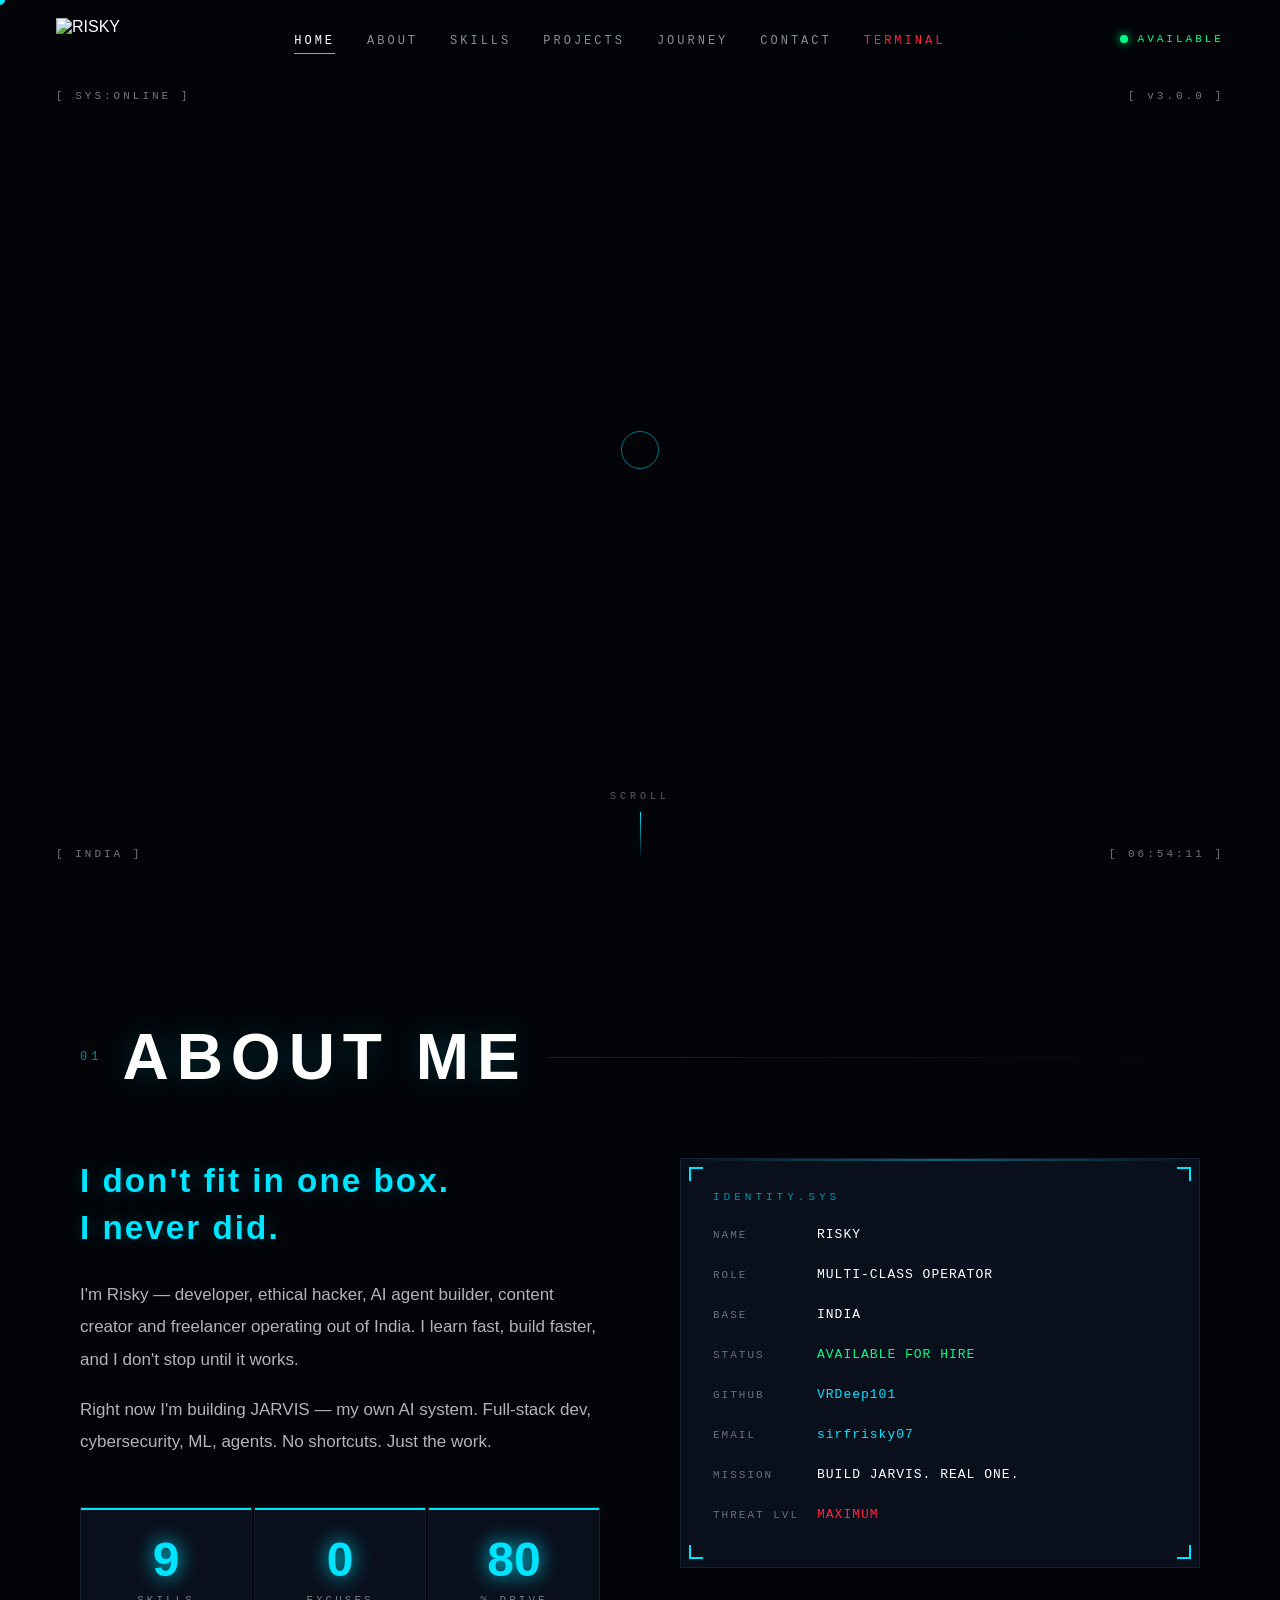
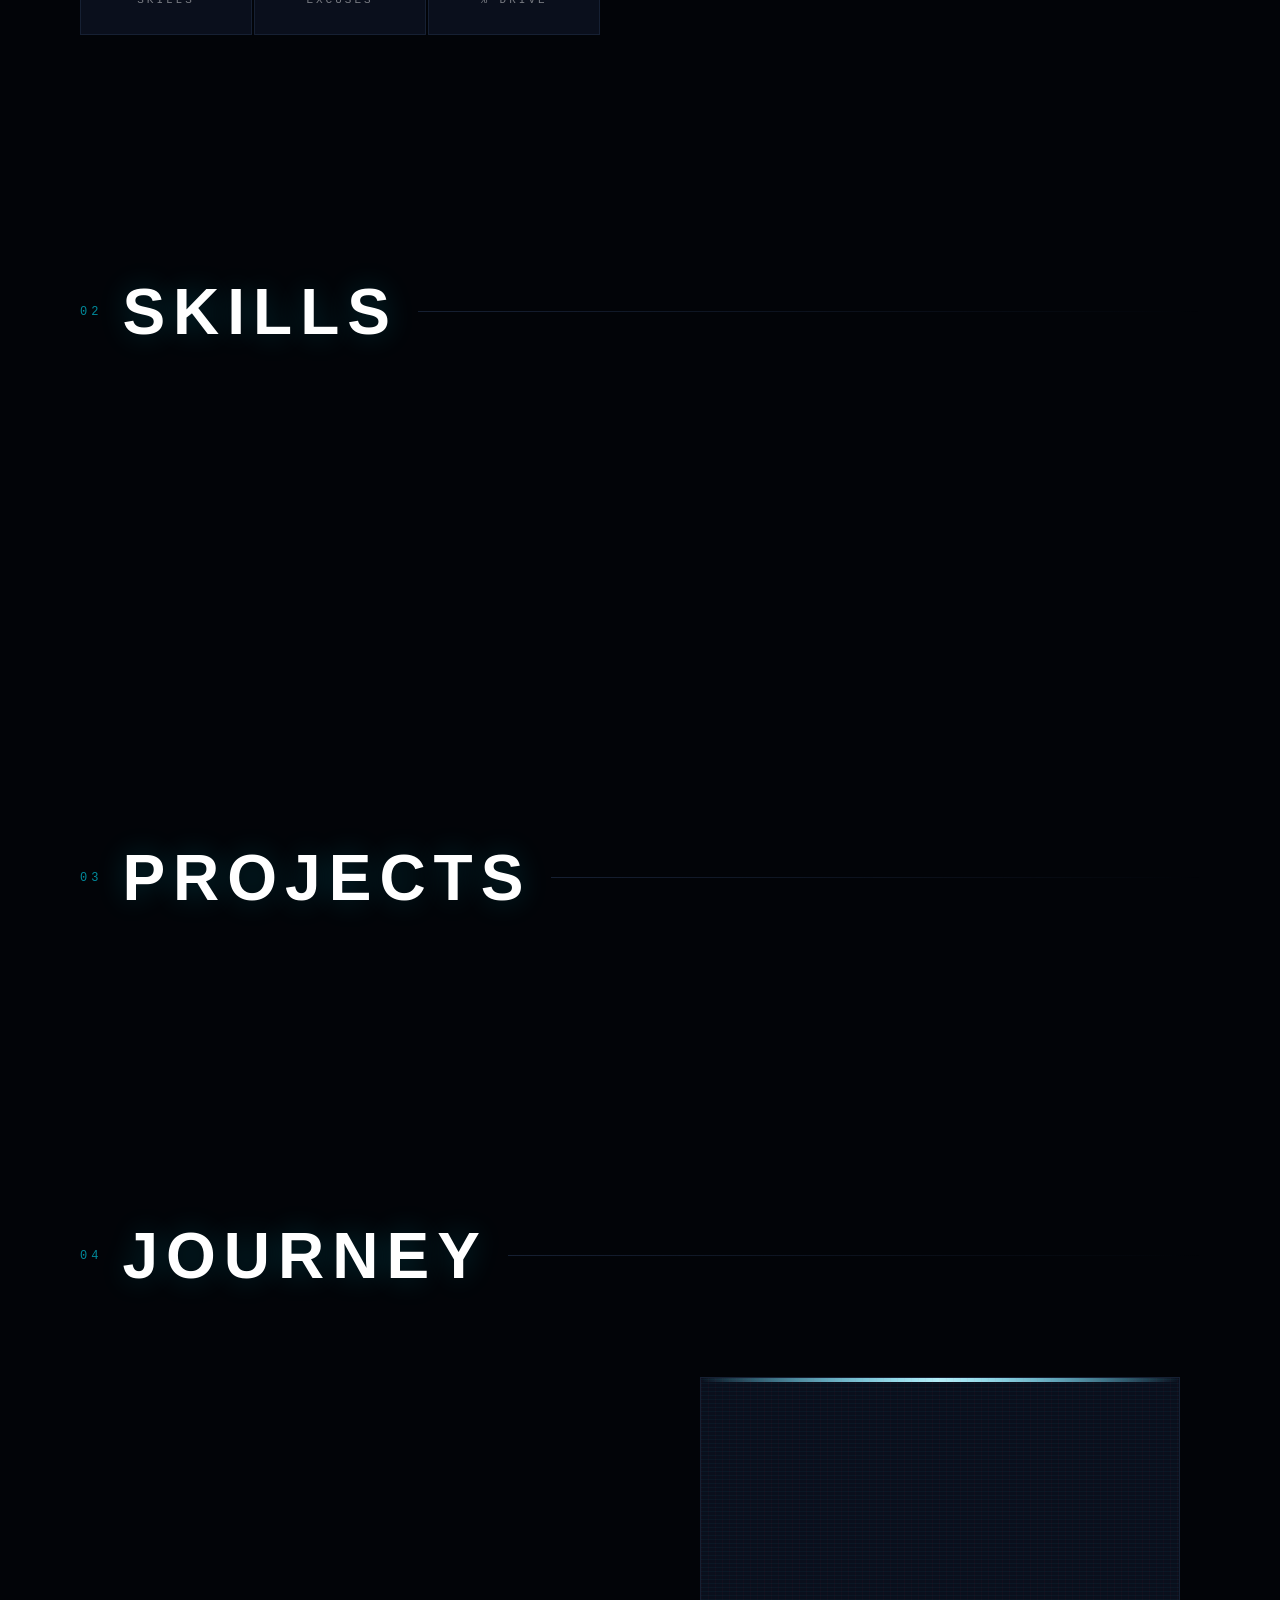
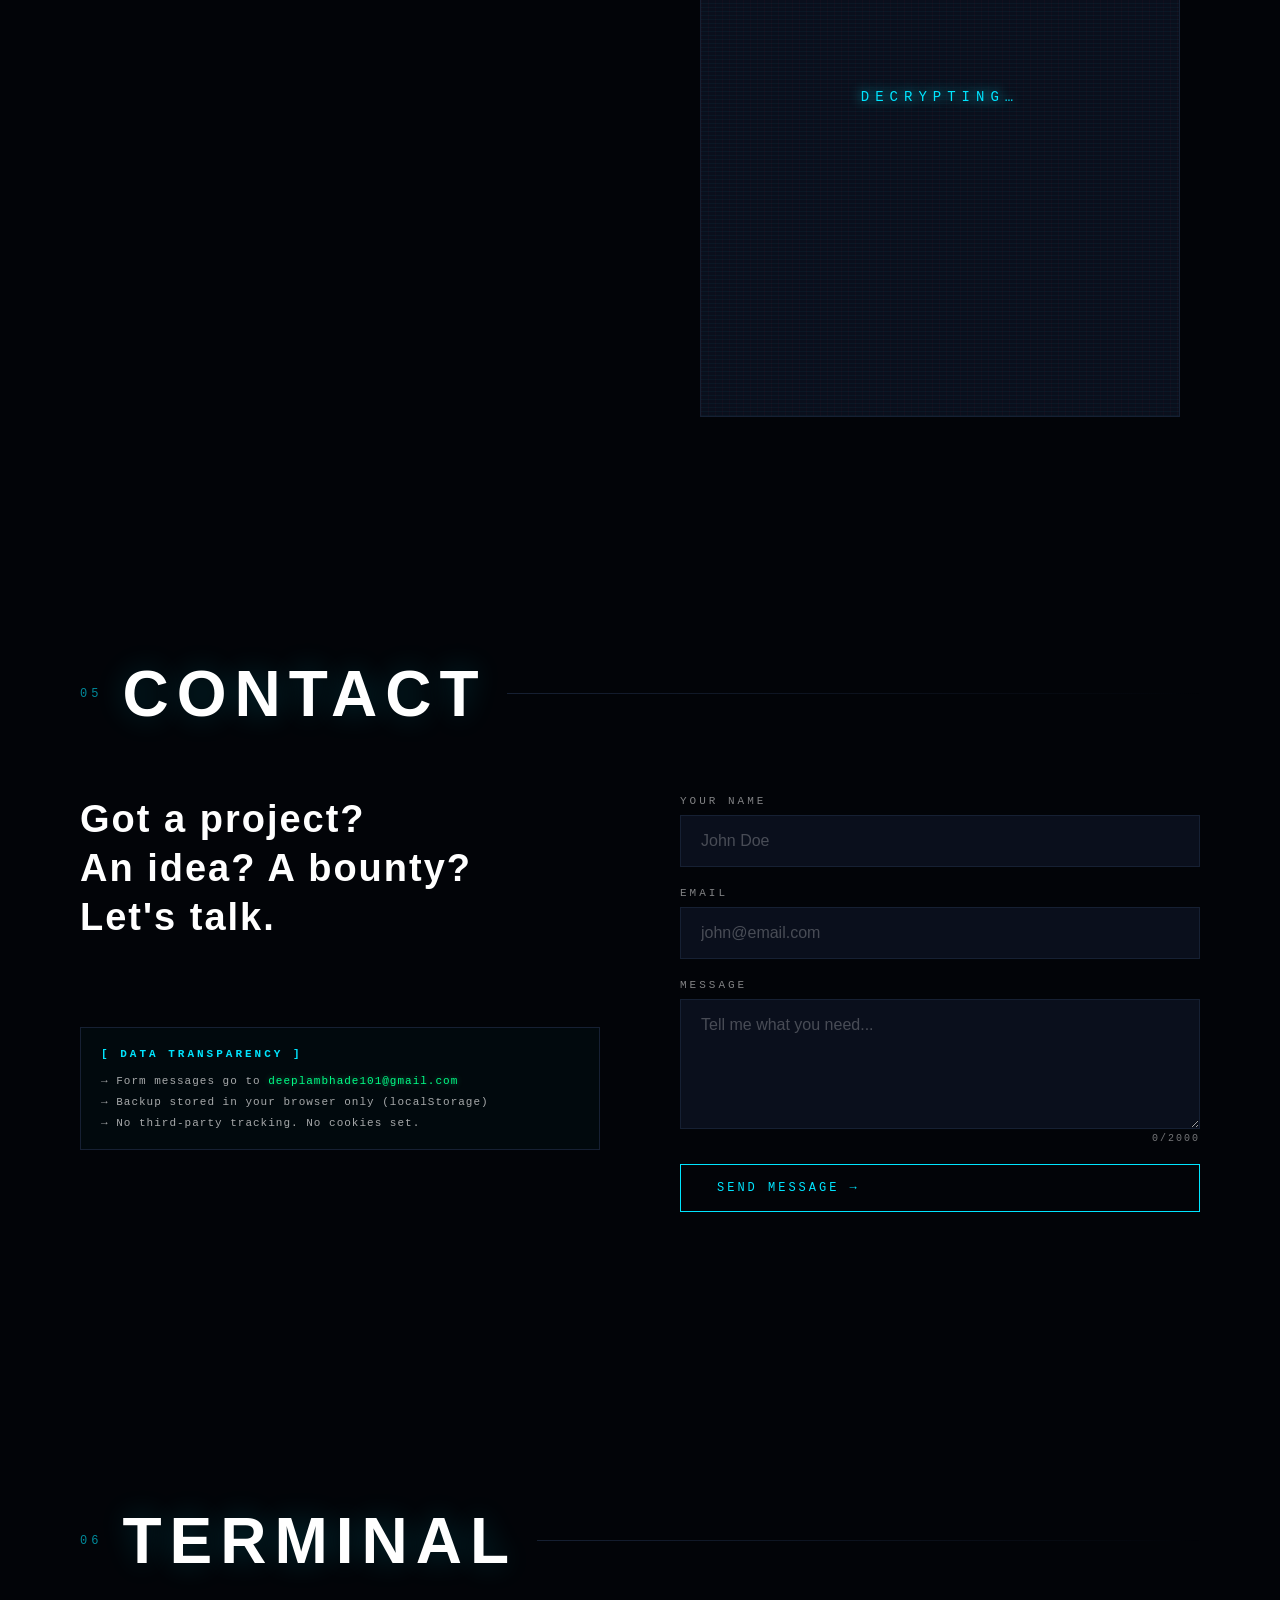
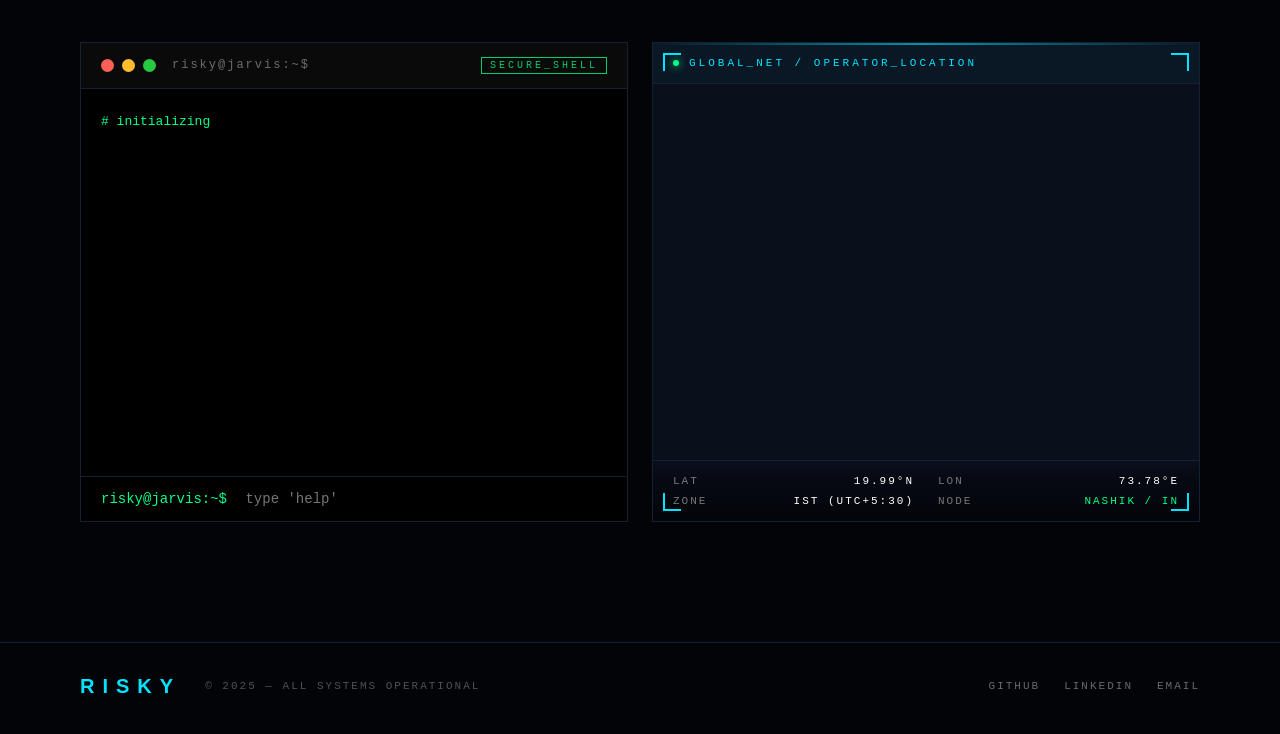
==== index.html @ c4c21275 "Files Uploaded" ====
<!DOCTYPE html>
<html lang="en">
<head>
<meta charset="UTF-8"/>
<meta name="viewport" content="width=device-width,initial-scale=1.0"/>
<meta name="description" content="RISKY — Ethical hacker, AI agent builder, full-stack developer. Building JARVIS. Available for hire."/>
<meta name="author" content="RISKY (Deep Lambhade)"/>
<meta name="theme-color" content="#020408"/>

<!-- ── SECURITY HEADERS (meta tag fallback when no server) ── -->
<meta http-equiv="X-Content-Type-Options" content="nosniff"/>
<meta http-equiv="X-Frame-Options" content="DENY"/>
<meta name="referrer" content="strict-origin-when-cross-origin"/>
<meta http-equiv="Permissions-Policy" content="geolocation=(), microphone=(), camera=()"/>
<meta http-equiv="Content-Security-Policy" content="
  default-src 'self';
  script-src 'self' 'unsafe-inline' https://cdnjs.cloudflare.com https://cdn.jsdelivr.net https://cdn.emailjs.com;
  style-src 'self' 'unsafe-inline' https://fonts.googleapis.com;
  img-src 'self' data: blob: https:;
  font-src 'self' https://fonts.gstatic.com;
  connect-src 'self' https://api.emailjs.com;
  media-src 'self' blob:;
  worker-src 'self' blob:;
  frame-ancestors 'none';
  base-uri 'self';
  form-action 'self';
"/>

<title>RISKY — Portfolio v3.0</title>
<link rel="icon" type="image/png" href="assets/risky-logo.png"/>
<link rel="preload" as="image" href="assets/risky-logo.png"/>

<link rel="preconnect" href="https://fonts.googleapis.com"/>
<link rel="preconnect" href="https://fonts.gstatic.com" crossorigin/>
<link href="https://fonts.googleapis.com/css2?family=Orbitron:wght@400;600;700;800;900&family=Share+Tech+Mono&family=Exo+2:wght@200;300;400;600;700&display=swap" rel="stylesheet"/>

<link rel="stylesheet" href="css/loader.css"/>
<link rel="stylesheet" href="css/style.css"/>
<link rel="stylesheet" href="css/animations.css"/>
<link rel="stylesheet" href="css/extras.css"/>
</head>
<body>

<!-- ════════════════════════════════════════════════════════════
     LOADING SCREEN (DNA + Sharingan + Cyber + Glitch)
     Removed by loader.js after GLB loads + min 3s
     ════════════════════════════════════════════════════════════ -->
<div id="bootLoader" class="boot-loader" aria-hidden="true">
  <canvas id="loaderCanvas"></canvas>

  <div class="loader-center">
    <!-- Sharingan-inspired tomoe ring -->
    <div class="loader-eye">
      <div class="eye-ring eye-ring-1"></div>
      <div class="eye-ring eye-ring-2"></div>
      <div class="eye-ring eye-ring-3"></div>
      <div class="tomoe tomoe-1"></div>
      <div class="tomoe tomoe-2"></div>
      <div class="tomoe tomoe-3"></div>
      <div class="eye-pupil"></div>
      <div class="eye-glow"></div>
    </div>

    <!-- Glitchy text -->
    <div class="loader-title" data-text="RISKY">RISKY</div>
    <div class="loader-sub">
      <span class="ls-bracket">[</span>
      <span class="ls-text" id="loaderStatus">INITIALIZING JARVIS CORE</span>
      <span class="ls-bracket">]</span>
    </div>

    <!-- Progress bar -->
    <div class="loader-bar-wrap">
      <div class="loader-bar" id="loaderBar"></div>
      <div class="loader-bar-glow"></div>
    </div>
    <div class="loader-pct" id="loaderPct">0%</div>

    <!-- Hex codes scrolling -->
    <div class="loader-codes">
      <div class="lc-row" id="lcRow1">0x4E:&nbsp;7F&nbsp;A2&nbsp;C3&nbsp;1E&nbsp;DE</div>
      <div class="lc-row" id="lcRow2">SCAN:&nbsp;PORT&nbsp;1337&nbsp;OPEN</div>
      <div class="lc-row" id="lcRow3">DNA:&nbsp;AGTC-CGAT-TAGC</div>
    </div>
  </div>

  <!-- Corner HUD elements -->
  <div class="loader-corner lc-tl">[ SYS:BOOT ]</div>
  <div class="loader-corner lc-tr">[ v3.0.0 ]</div>
  <div class="loader-corner lc-bl">[ KERNEL_OK ]</div>
  <div class="loader-corner lc-br">[ SECURE_LINK ]</div>

  <div class="loader-scanline"></div>
</div>

<!-- ════════════════════════════════════════════════════════════
     GLOBAL OVERLAYS
     ════════════════════════════════════════════════════════════ -->
<div class="cursor" id="cursor"></div>
<div class="cursor-ring" id="cursorRing"></div>
<canvas id="codeRainCanvas"></canvas>
<canvas id="particleCanvas"></canvas>
<div class="scanlines"></div>

<!-- ════════════════════════════════════════════════════════════
     NAVIGATION
     ════════════════════════════════════════════════════════════ -->
<nav id="navbar" aria-label="Primary">
  <div class="nav-logo"><img src="assets/risky-logo.png" alt="RISKY"/></div>
  <ul class="nav-links">
    <li><a href="#hero"     class="nav-link">HOME</a></li>
    <li><a href="#about"    class="nav-link">ABOUT</a></li>
    <li><a href="#skills"   class="nav-link">SKILLS</a></li>
    <li><a href="#projects" class="nav-link">PROJECTS</a></li>
    <li><a href="#timeline" class="nav-link">JOURNEY</a></li>
    <li><a href="#contact"  class="nav-link">CONTACT</a></li>
    <li><a href="#terminal" class="nav-link nav-hack">TERMINAL</a></li>
  </ul>
  <div class="nav-status">
    <span class="status-dot"></span>
    <span class="status-text">AVAILABLE</span>
  </div>
</nav>

<!-- ════════════════════════════════════════════════════════════
     HERO
     Layout: Car drifts in from right, ends drift left-center,
     spins on-spot. Hero content (logo, tags, CTAs) appears on
     RIGHT side of car (right-center column).
     ════════════════════════════════════════════════════════════ -->
<section id="hero">
  <canvas id="threeCanvas"></canvas>

  <!-- Hero content positioned RIGHT of car (right-center area) -->
  <div class="hero-content" id="heroContent">
    <img src="assets/risky-logo.png" alt="RISKY" class="hero-logo-img" id="heroLogoImg"/>
    <div class="hero-line"></div>
    <div class="hero-tags">
      <span class="hero-tag">ETHICAL HACKER</span>
      <span class="hero-sep">//</span>
      <span class="hero-tag">AI AGENT BUILDER</span>
      <span class="hero-sep">//</span>
      <span class="hero-tag">FULL STACK DEV</span>
    </div>
    <div class="hero-cta">
      <a href="#projects" class="btn-primary">VIEW WORK <span>→</span></a>
      <a href="#contact"  class="btn-ghost">CONTACT</a>
    </div>
  </div>

  <div class="hero-hud hud-tl">[ SYS:ONLINE ]</div>
  <div class="hero-hud hud-tr">[ v3.0.0 ]</div>
  <div class="hero-hud hud-bl">[ INDIA ]</div>
  <div class="hero-hud hud-br" id="clock">[ 00:00:00 ]</div>

  <div class="scroll-hint"><span>SCROLL</span><div class="scroll-line"></div></div>
</section>

<!-- ════════════════════════════════════════════════════════════
     ABOUT
     ════════════════════════════════════════════════════════════ -->
<section id="about" class="section reveal-section">
  <div class="sec-header">
    <span class="sec-num">01</span>
    <h2 class="sec-title">ABOUT ME</h2>
    <div class="sec-rule"></div>
  </div>
  <div class="about-grid">
    <div>
      <p class="about-lead">I don't fit in one box.<br/>I never did.</p>
      <p class="about-body">I'm Risky — developer, ethical hacker, AI agent builder, content creator and freelancer operating out of India. I learn fast, build faster, and I don't stop until it works.</p>
      <p class="about-body">Right now I'm building JARVIS — my own AI system. Full-stack dev, cybersecurity, ML, agents. No shortcuts. Just the work.</p>
      <div class="about-stats">
        <div class="stat"><div class="stat-n" data-count="9">0</div><div class="stat-l">SKILLS</div></div>
        <div class="stat"><div class="stat-n" data-count="0">0</div><div class="stat-l">EXCUSES</div></div>
        <div class="stat"><div class="stat-n" data-count="100">0</div><div class="stat-l">% DRIVE</div></div>
      </div>
    </div>
    <div>
      <div class="hud-box">
        <div class="hud-c hud-c-tl"></div><div class="hud-c hud-c-tr"></div>
        <div class="hud-c hud-c-bl"></div><div class="hud-c hud-c-br"></div>
        <div class="hud-title">IDENTITY.SYS</div>
        <div class="hud-rows">
          <div class="hud-row"><span class="hk">NAME</span><span class="hv">RISKY</span></div>
          <div class="hud-row"><span class="hk">ROLE</span><span class="hv">MULTI-CLASS OPERATOR</span></div>
          <div class="hud-row"><span class="hk">BASE</span><span class="hv">INDIA</span></div>
          <div class="hud-row"><span class="hk">STATUS</span><span class="hv hv-green">AVAILABLE FOR HIRE</span></div>
          <div class="hud-row"><span class="hk">GITHUB</span><span class="hv"><a href="https://github.com/VRDeep101" target="_blank" rel="noopener noreferrer">VRDeep101</a></span></div>
          <div class="hud-row"><span class="hk">EMAIL</span><span class="hv"><a href="mailto:sirfrisky07@gmail.com">sirfrisky07</a></span></div>
          <div class="hud-row"><span class="hk">MISSION</span><span class="hv">BUILD JARVIS. REAL ONE.</span></div>
          <div class="hud-row"><span class="hk">THREAT LVL</span><span class="hv hv-red">MAXIMUM</span></div>
        </div>
        <div class="hud-scan"></div>
      </div>
    </div>
  </div>
</section>

<!-- ════════════════════════════════════════════════════════════
     SKILLS
     ════════════════════════════════════════════════════════════ -->
<section id="skills" class="section reveal-section">
  <div class="sec-header">
    <span class="sec-num">02</span>
    <h2 class="sec-title">SKILLS</h2>
    <div class="sec-rule"></div>
  </div>
  <div class="skills-tabs" id="skillsTabs"></div>
  <div class="skills-panel" id="skillsPanel"></div>
</section>

<!-- ════════════════════════════════════════════════════════════
     PROJECTS
     ════════════════════════════════════════════════════════════ -->
<section id="projects" class="section reveal-section">
  <div class="sec-header">
    <span class="sec-num">03</span>
    <h2 class="sec-title">PROJECTS</h2>
    <div class="sec-rule"></div>
  </div>
  <div class="projects-grid" id="projectsGrid"></div>
</section>

<!-- ════════════════════════════════════════════════════════════
     TIMELINE / JOURNEY (with profile photo)
     ════════════════════════════════════════════════════════════ -->
<section id="timeline" class="section reveal-section">
  <div class="sec-header">
    <span class="sec-num">04</span>
    <h2 class="sec-title">JOURNEY</h2>
    <div class="sec-rule"></div>
  </div>
  <div class="journey-grid">
    <div class="timeline" id="timelineList"></div>
    <div class="journey-photo">
      <div class="photo-frame" id="photoFrame">
        <div class="ph-c ph-c-tl"></div><div class="ph-c ph-c-tr"></div>
        <div class="ph-c ph-c-bl"></div><div class="ph-c ph-c-br"></div>
        <div class="photo-glow"></div>
        <div class="photo-scan"></div>

        <!-- Glitch overlay shown during scroll-into-view -->
        <div class="photo-glitch" id="photoGlitch">
          <div class="pg-bar pg-bar-1"></div>
          <div class="pg-bar pg-bar-2"></div>
          <div class="pg-bar pg-bar-3"></div>
          <div class="pg-noise"></div>
          <div class="pg-text">DECRYPTING…</div>
        </div>

        <img src="assets/Deep.jpeg" alt="Deep aka Risky" class="photo-img" id="photoImg" onerror="this.parentElement.querySelector('.photo-fallback').style.display='flex';this.style.display='none'"/>
        <div class="photo-fallback">
          <div class="pf-icon">📷</div>
          <div class="pf-text">DEEP.JPEG</div>
          <div class="pf-sub">Drop your photo in /assets/ folder</div>
        </div>
        <div class="photo-label">
          <span class="pl-name">DEEP</span>
          <span class="pl-role">A.K.A. RISKY</span>
        </div>
      </div>
    </div>
  </div>
</section>

<!-- ════════════════════════════════════════════════════════════
     CONTACT — secure form (honeypot + rate limit + EmailJS)
     ════════════════════════════════════════════════════════════ -->
<section id="contact" class="section reveal-section">
  <div class="sec-header">
    <span class="sec-num">05</span>
    <h2 class="sec-title">CONTACT</h2>
    <div class="sec-rule"></div>
  </div>
  <div class="contact-grid">
    <div>
      <p class="contact-lead">Got a project?<br/>An idea? A bounty?<br/>Let's talk.</p>
      <div class="contact-links" id="contactLinks"></div>

      <!-- Tells user where their data goes (transparency) -->
      <div class="data-info" id="dataInfo">
        <div class="di-head">[ DATA TRANSPARENCY ]</div>
        <div class="di-line">→ Form messages go to <span class="di-mail">deeplambhade101@gmail.com</span></div>
        <div class="di-line">→ Backup stored in your browser only (localStorage)</div>
        <div class="di-line">→ No third-party tracking. No cookies set.</div>
      </div>
    </div>

    <form class="contact-form" id="contactForm" autocomplete="off" novalidate>
      <!-- Honeypot field (hidden from real users, bots fill it) -->
      <div class="honeypot" aria-hidden="true">
        <label>Don't fill this in: <input type="text" name="website" tabindex="-1" autocomplete="off"/></label>
      </div>

      <div class="form-row">
        <label class="form-lbl" for="cf-name">YOUR NAME</label>
        <input type="text" id="cf-name" name="name" class="form-inp" placeholder="John Doe" required maxlength="80" pattern="[A-Za-z\s\-\.]{2,80}"/>
      </div>
      <div class="form-row">
        <label class="form-lbl" for="cf-email">EMAIL</label>
        <input type="email" id="cf-email" name="email" class="form-inp" placeholder="john@email.com" required maxlength="120"/>
      </div>
      <div class="form-row">
        <label class="form-lbl" for="cf-msg">MESSAGE</label>
        <textarea id="cf-msg" name="message" class="form-inp form-ta" placeholder="Tell me what you need..." required maxlength="2000"></textarea>
        <div class="form-counter"><span id="msgCount">0</span>/2000</div>
      </div>

      <button type="submit" class="btn-primary" id="cfSubmit">SEND MESSAGE <span>→</span></button>

      <div class="form-status" id="formStatus" aria-live="polite"></div>
    </form>
  </div>
</section>

<!-- ════════════════════════════════════════════════════════════
     TERMINAL + HOLOGRAPHIC EARTH
     Side-by-side layout. Earth occupies the right space.
     ════════════════════════════════════════════════════════════ -->
<section id="terminal" class="section reveal-section">
  <div class="sec-header">
    <span class="sec-num">06</span>
    <h2 class="sec-title">TERMINAL</h2>
    <div class="sec-rule"></div>
  </div>

  <div class="term-layout">
    <!-- Left: terminal -->
    <div class="term-box">
      <div class="term-bar">
        <span class="td td-r"></span><span class="td td-y"></span><span class="td td-g"></span>
        <span class="term-title">risky@jarvis:~$</span>
        <span class="term-tag">SECURE_SHELL</span>
      </div>
      <div class="term-out" id="termOut"></div>
      <div class="term-in-row">
        <span class="term-prompt">risky@jarvis:~$&nbsp;</span>
        <input type="text" class="term-in" id="termIn" placeholder="type 'help'" autocomplete="off" spellcheck="false" maxlength="60"/>
      </div>
    </div>

    <!-- Right: holographic earth -->
    <div class="earth-box">
      <div class="earth-corners">
        <span class="ec ec-tl"></span><span class="ec ec-tr"></span>
        <span class="ec ec-bl"></span><span class="ec ec-br"></span>
      </div>
      <div class="earth-title">
        <span class="et-dot"></span> GLOBAL_NET / OPERATOR_LOCATION
      </div>
      <canvas id="earthCanvas"></canvas>
      <div class="earth-info">
        <div class="ei-row"><span class="ei-k">LAT</span><span class="ei-v">19.99°N</span></div>
        <div class="ei-row"><span class="ei-k">LON</span><span class="ei-v">73.78°E</span></div>
        <div class="ei-row"><span class="ei-k">ZONE</span><span class="ei-v">IST (UTC+5:30)</span></div>
        <div class="ei-row"><span class="ei-k">NODE</span><span class="ei-v hv-green">NASHIK / IN</span></div>
      </div>
      <div class="earth-scan"></div>
    </div>
  </div>
</section>

<!-- ════════════════════════════════════════════════════════════
     FOOTER
     ════════════════════════════════════════════════════════════ -->
<footer>
  <div class="foot-l">
    <span class="foot-logo">RISKY</span>
    <span class="foot-copy">© 2025 — ALL SYSTEMS OPERATIONAL</span>
  </div>
  <div class="foot-r">
    <a href="https://github.com/VRDeep101" target="_blank" rel="noopener noreferrer" class="foot-link">GITHUB</a>
    <a href="https://www.linkedin.com/in/risky07" target="_blank" rel="noopener noreferrer" class="foot-link">LINKEDIN</a>
    <a href="mailto:sirfrisky07@gmail.com" class="foot-link">EMAIL</a>
  </div>
</footer>

<!-- ════════════════════════════════════════════════════════════
     SCRIPTS — order matters!
     1. Three.js + GSAP libs
     2. Security helpers
     3. Portfolio data
     4. Loader (boots first)
     5. Three scene (car) + holographic earth
     6. Terminal + scroll animations + contact + main
     ════════════════════════════════════════════════════════════ -->
<script src="https://cdnjs.cloudflare.com/ajax/libs/three.js/r128/three.min.js"></script>
<script src="https://cdn.jsdelivr.net/npm/three@0.128.0/examples/js/loaders/GLTFLoader.js"></script>
<script src="https://cdn.jsdelivr.net/npm/three@0.128.0/examples/js/loaders/DRACOLoader.js"></script>
<script src="https://cdnjs.cloudflare.com/ajax/libs/gsap/3.12.5/gsap.min.js"></script>
<script src="https://cdnjs.cloudflare.com/ajax/libs/gsap/3.12.5/ScrollTrigger.min.js"></script>
<script src="https://cdn.jsdelivr.net/npm/@emailjs/browser@4/dist/email.min.js"></script>

<script src="js/security.js"></script>
<script src="data/data.js"></script>
<script src="js/loader.js"></script>
<script src="js/three-scene.js"></script>
<script src="js/holographic-earth.js"></script>
<script src="js/terminal.js"></script>
<script src="js/scroll-animations.js"></script>
<script src="js/contact.js"></script>
<script src="js/main.js"></script>
</body>
</html>
---- css/loader.css ----
/* ============================================================
   loader.css — Boot loader (Sharingan + DNA + Cyber + Glitch)
   Plays for ~3s while GLB preloads. Removed by loader.js.
   ============================================================ */

.boot-loader {
  position: fixed;
  inset: 0;
  z-index: 99999;
  background: #020408;
  display: flex;
  align-items: center;
  justify-content: center;
  overflow: hidden;
  transition: opacity .8s cubic-bezier(.4,0,.2,1), transform .8s cubic-bezier(.4,0,.2,1);
}
.boot-loader.fade-out {
  opacity: 0;
  pointer-events: none;
  transform: scale(1.04);
}

/* DNA / cyber background canvas */
#loaderCanvas {
  position: absolute;
  inset: 0;
  width: 100%;
  height: 100%;
  z-index: 1;
}

/* ── CENTER STACK ────────────────────────────────────────── */
.loader-center {
  position: relative;
  z-index: 5;
  display: flex;
  flex-direction: column;
  align-items: center;
  gap: 20px;
}

/* ── SHARINGAN-INSPIRED EYE ──────────────────────────────── */
.loader-eye {
  position: relative;
  width: 160px;
  height: 160px;
  margin-bottom: 12px;
}
.eye-ring {
  position: absolute;
  inset: 0;
  border-radius: 50%;
  border: 1.5px solid rgba(255, 34, 68, 0.5);
}
.eye-ring-1 {
  box-shadow: inset 0 0 24px rgba(255, 34, 68, 0.5),
              0 0 24px rgba(255, 34, 68, 0.3);
  animation: eyeRotate 6s linear infinite;
}
.eye-ring-2 {
  inset: 18px;
  border-style: dashed;
  border-color: rgba(0, 229, 255, 0.6);
  animation: eyeRotate 4s linear infinite reverse;
}
.eye-ring-3 {
  inset: 38px;
  border-color: rgba(255, 34, 68, 0.7);
  border-width: 2px;
  animation: eyeRotate 8s linear infinite;
}
@keyframes eyeRotate {
  from { transform: rotate(0deg); }
  to   { transform: rotate(360deg); }
}

/* Tomoe (the comma marks) */
.tomoe {
  position: absolute;
  width: 14px;
  height: 14px;
  background: #ff2244;
  border-radius: 50%;
  box-shadow: 0 0 12px #ff2244;
  top: 50%;
  left: 50%;
  transform-origin: 0 60px;
}
.tomoe::after {
  content: '';
  position: absolute;
  width: 8px;
  height: 22px;
  background: linear-gradient(to bottom, #ff2244, transparent);
  top: 8px;
  left: 3px;
  border-radius: 0 0 50% 50%;
}
.tomoe-1 { animation: tomoeSpin 3s linear infinite; transform: rotate(0deg) translate(-50%, -50%); }
.tomoe-2 { animation: tomoeSpin 3s linear infinite; animation-delay: -1s; }
.tomoe-3 { animation: tomoeSpin 3s linear infinite; animation-delay: -2s; }
@keyframes tomoeSpin {
  from { transform: translate(-50%, -50%) rotate(0deg) translateY(-60px); }
  to   { transform: translate(-50%, -50%) rotate(360deg) translateY(-60px); }
}

.eye-pupil {
  position: absolute;
  top: 50%; left: 50%;
  width: 30px; height: 30px;
  background: radial-gradient(circle, #ff2244 0%, #800011 60%, #200005 100%);
  border-radius: 50%;
  transform: translate(-50%, -50%);
  box-shadow: 0 0 20px #ff2244, inset 0 0 12px rgba(0,0,0,.8);
  animation: pupilPulse 1.2s ease-in-out infinite;
}
@keyframes pupilPulse {
  0%, 100% { transform: translate(-50%, -50%) scale(1); }
  50%      { transform: translate(-50%, -50%) scale(1.15); }
}

.eye-glow {
  position: absolute;
  inset: -20px;
  border-radius: 50%;
  background: radial-gradient(circle, rgba(255,34,68,.25) 0%, transparent 60%);
  animation: pupilPulse 1.5s ease-in-out infinite;
}

/* ── GLITCH TITLE ────────────────────────────────────────── */
.loader-title {
  font-family: 'Orbitron', sans-serif;
  font-size: 56px;
  font-weight: 900;
  letter-spacing: 14px;
  color: #fff;
  position: relative;
  margin-top: 6px;
  text-shadow: 0 0 24px rgba(0, 229, 255, 0.6);
}
.loader-title::before,
.loader-title::after {
  content: attr(data-text);
  position: absolute;
  top: 0; left: 0;
  width: 100%;
  overflow: hidden;
}
.loader-title::before {
  color: #ff2244;
  animation: glitch1 2.5s infinite linear alternate-reverse;
  clip-path: polygon(0 0, 100% 0, 100% 33%, 0 33%);
}
.loader-title::after {
  color: #00e5ff;
  animation: glitch2 1.8s infinite linear alternate-reverse;
  clip-path: polygon(0 67%, 100% 67%, 100% 100%, 0 100%);
}
@keyframes glitch1 {
  0%, 100% { transform: translate(0); }
  20% { transform: translate(-2px, 1px); }
  40% { transform: translate(-1px, -1px); }
  60% { transform: translate(2px, 1px); }
  80% { transform: translate(1px, -2px); }
}
@keyframes glitch2 {
  0%, 100% { transform: translate(0); }
  20% { transform: translate(2px, -1px); }
  40% { transform: translate(1px, 1px); }
  60% { transform: translate(-2px, -1px); }
  80% { transform: translate(-1px, 2px); }
}

/* ── STATUS LINE ─────────────────────────────────────────── */
.loader-sub {
  font-family: 'Share Tech Mono', monospace;
  font-size: 12px;
  letter-spacing: 4px;
  color: rgba(255, 255, 255, 0.7);
  display: flex;
  gap: 8px;
}
.ls-bracket {
  color: #00e5ff;
  font-weight: 700;
}
.ls-text {
  min-width: 220px;
  text-align: center;
}

/* ── PROGRESS BAR ────────────────────────────────────────── */
.loader-bar-wrap {
  position: relative;
  width: 380px;
  max-width: 80vw;
  height: 3px;
  background: rgba(255, 255, 255, 0.05);
  border: 1px solid rgba(0, 229, 255, 0.2);
  margin-top: 4px;
  overflow: hidden;
}
.loader-bar {
  position: absolute;
  top: 0; left: 0; bottom: 0;
  width: 0%;
  background: linear-gradient(90deg, #00e5ff, #ff2244);
  box-shadow: 0 0 12px #00e5ff;
  transition: width .25s linear;
}
.loader-bar-glow {
  position: absolute;
  top: 0; bottom: 0;
  width: 30px;
  background: linear-gradient(90deg, transparent, rgba(255,255,255,.6), transparent);
  animation: barGlow 1.4s linear infinite;
}
@keyframes barGlow {
  from { left: -30px; }
  to   { left: 100%; }
}
.loader-pct {
  font-family: 'Share Tech Mono', monospace;
  font-size: 12px;
  letter-spacing: 3px;
  color: #00e5ff;
  text-shadow: 0 0 8px #00e5ff;
}

/* ── HEX/CODE STREAMS ────────────────────────────────────── */
.loader-codes {
  position: absolute;
  bottom: 60px;
  left: 50%;
  transform: translateX(-50%);
  display: flex;
  flex-direction: column;
  gap: 4px;
  font-family: 'Share Tech Mono', monospace;
  font-size: 10px;
  letter-spacing: 2px;
  color: rgba(0, 229, 255, 0.4);
  white-space: nowrap;
}
.lc-row {
  animation: lcPulse 1.5s ease-in-out infinite;
}
.lc-row:nth-child(2) { animation-delay: 0.4s; color: rgba(255, 34, 68, 0.5); }
.lc-row:nth-child(3) { animation-delay: 0.8s; color: rgba(0, 255, 136, 0.5); }
@keyframes lcPulse {
  0%, 100% { opacity: 0.4; }
  50%      { opacity: 1; }
}

/* ── CORNER HUD ──────────────────────────────────────────── */
.loader-corner {
  position: absolute;
  font-family: 'Share Tech Mono', monospace;
  font-size: 10px;
  letter-spacing: 3px;
  color: rgba(0, 229, 255, 0.5);
  z-index: 10;
}
.lc-tl { top: 30px;    left: 30px; }
.lc-tr { top: 30px;    right: 30px; color: rgba(255, 34, 68, 0.6); }
.lc-bl { bottom: 30px; left: 30px; color: rgba(0, 255, 136, 0.5); }
.lc-br { bottom: 30px; right: 30px; }

/* ── SCANLINE ────────────────────────────────────────────── */
.loader-scanline {
  position: absolute;
  left: 0; right: 0;
  height: 2px;
  background: linear-gradient(90deg, transparent, rgba(0, 229, 255, 0.6), transparent);
  box-shadow: 0 0 12px rgba(0, 229, 255, 0.6);
  z-index: 6;
  animation: loaderScan 3s linear infinite;
}
@keyframes loaderScan {
  0%   { top: 0;    opacity: 0; }
  10%  { opacity: 1; }
  90%  { opacity: 1; }
  100% { top: 100%; opacity: 0; }
}

/* Mobile */
@media (max-width: 600px) {
  .loader-eye { width: 130px; height: 130px; }
  .loader-title { font-size: 38px; letter-spacing: 8px; }
  .loader-bar-wrap { width: 280px; }
  .loader-codes { bottom: 30px; font-size: 9px; }
  .loader-corner { font-size: 9px; }
  .lc-tl, .lc-tr { top: 18px; }
  .lc-bl, .lc-br { bottom: 18px; }
}
---- css/style.css ----
/* ============================================================
   style.css — RISKY Portfolio v3.0 — Core styles
   ============================================================ */

*, *::before, *::after { box-sizing: border-box; margin: 0; padding: 0; }

:root {
  --bg:      #020408;
  --bg2:     #060a14;
  --bg3:     #0a0f1c;
  --bg4:     #0d1426;
  --cyan:    #00e5ff;
  --red:     #ff2244;
  --green:   #00ff88;
  --amber:   #ffaa00;
  --purple:  #bf5af2;
  --text:    #ffffff;
  --text-2:  rgba(255,255,255,0.85);
  --text-3:  rgba(255,255,255,0.65);
  --text-4:  rgba(255,255,255,0.45);
  --text-5:  rgba(255,255,255,0.25);
  --dim:     #162033;
  --border:  #0e1425;
  --fhead:   'Orbitron', sans-serif;
  --fmono:   'Share Tech Mono', monospace;
  --fbody:   'Exo 2', sans-serif;
}

html { scroll-behavior: smooth; }
body {
  background: var(--bg);
  color: var(--text);
  font-family: var(--fbody);
  overflow-x: hidden;
  cursor: none;
  font-weight: 400;
  /* Hide everything until loader removes itself */
}
body.loading { overflow: hidden; }

/* ── BG CANVASES ─────────────────────────────────────────── */
#codeRainCanvas,
#particleCanvas {
  position: fixed;
  inset: 0;
  width: 100%;
  height: 100%;
  pointer-events: none;
}
#codeRainCanvas { z-index: 0; opacity: 0.10; }
#particleCanvas { z-index: 1; opacity: 0.20; }

.scanlines {
  position: fixed;
  inset: 0;
  pointer-events: none;
  z-index: 2;
  background: repeating-linear-gradient(
    0deg,
    transparent,
    transparent 3px,
    rgba(0,0,0,.03) 3px,
    rgba(0,0,0,.03) 4px
  );
}

/* ── CURSOR ──────────────────────────────────────────────── */
.cursor {
  position: fixed;
  width: 10px;
  height: 10px;
  background: var(--cyan);
  border-radius: 50%;
  pointer-events: none;
  z-index: 9999;
  transform: translate(-50%, -50%);
  mix-blend-mode: screen;
  transition: width .1s, height .1s;
}
.cursor-ring {
  position: fixed;
  width: 38px;
  height: 38px;
  border: 1.5px solid var(--cyan);
  border-radius: 50%;
  pointer-events: none;
  z-index: 9998;
  transform: translate(-50%, -50%);
  transition: all .08s;
  opacity: 0.5;
}

/* ── NAVIGATION ──────────────────────────────────────────── */
nav {
  position: fixed;
  top: 0; left: 0; right: 0;
  z-index: 500;
  display: flex;
  align-items: center;
  justify-content: space-between;
  padding: 18px 56px;
  background: linear-gradient(to bottom, rgba(2,4,8,.97) 0%, rgba(2,4,8,.6) 70%, transparent 100%);
  transition: background .3s, padding .3s;
}
nav.scrolled {
  background: rgba(2,4,8,.97);
  border-bottom: 1px solid var(--border);
  padding: 14px 56px;
}
.nav-logo { display: flex; align-items: center; height: 42px; }
.nav-logo img { height: 100%; width: auto; object-fit: contain; }
.nav-links { display: flex; gap: 32px; list-style: none; }
.nav-link {
  font-family: var(--fmono);
  font-size: 12px;
  font-weight: 400;
  letter-spacing: 3px;
  color: #fff;
  opacity: 0.55;
  text-decoration: none;
  position: relative;
  transition: opacity .2s, color .2s;
}
.nav-link::after {
  content: '';
  position: absolute;
  bottom: -6px; left: 0; right: 0;
  height: 1px;
  background: var(--cyan);
  transform: scaleX(0);
  transition: transform .2s;
}
.nav-link:hover, .nav-link.active { opacity: 1; color: #fff; }
.nav-link:hover::after, .nav-link.active::after { transform: scaleX(1); }

.nav-hack { color: var(--red) !important; opacity: 1; }
.nav-hack:hover { text-shadow: 0 0 12px var(--red); }
.nav-hack::after { background: var(--red) !important; }

.nav-status { display: flex; align-items: center; gap: 10px; }
.status-dot {
  width: 8px; height: 8px;
  background: var(--green);
  border-radius: 50%;
  box-shadow: 0 0 10px var(--green);
  animation: pdot 2s ease-in-out infinite;
}
@keyframes pdot {
  0%, 100% { opacity: 1; box-shadow: 0 0 10px var(--green); }
  50%      { opacity: .4; box-shadow: 0 0 4px var(--green); }
}
.status-text {
  font-family: var(--fmono);
  font-size: 11px;
  letter-spacing: 3px;
  color: var(--green);
  font-weight: 400;
}

/* ════════════════════════════════════════════════════════════
   HERO — Car drifts in from RIGHT, ends at LEFT-CENTER, spins.
   Hero content overlays on the RIGHT side of the car.
   ════════════════════════════════════════════════════════════ */
#hero {
  position: relative;
  min-height: 100vh;
  z-index: 10;
  overflow: hidden;
  background: var(--bg);
  display: block; /* let content position via absolute */
}
#threeCanvas {
  position: absolute;
  inset: 0;
  width: 100% !important;
  height: 100% !important;
  z-index: 2;
  pointer-events: none;
  display: block;
}

/*  Hero content — positioned RIGHT of the car (right-center column).
    Starts hidden; revealed by three-scene.js after drift completes.   */
.hero-content {
  position: absolute;
  top: 50%;
  right: 6%;                    /* anchored to the right side */
  transform: translateY(-50%);
  z-index: 20;
  width: clamp(320px, 38vw, 560px);
  text-align: left;
  padding: 24px;
  opacity: 0;
  pointer-events: none;
  /* subtle entrance offset; gsap handles full animation */
}

.hero-logo-img {
  display: block;
  width: clamp(260px, 30vw, 480px);
  height: auto;
  margin: 0 0 22px 0;
  filter:
    drop-shadow(0 0 60px rgba(0, 229, 255, .35))
    drop-shadow(0 0 30px rgba(0, 229, 255, .2));
  /* Initial state for GSAP entrance (hidden + glitchy) */
}

.hero-line {
  width: 220px;
  height: 1px;
  margin: 0 0 22px 0;
  background: linear-gradient(to right, transparent, var(--cyan), transparent);
}

.hero-tags {
  display: flex;
  align-items: center;
  gap: 14px;
  margin-bottom: 36px;
  flex-wrap: wrap;
}
.hero-tag {
  font-family: var(--fmono);
  font-size: 12px;
  letter-spacing: 3px;
  color: #fff;
  font-weight: 400;
  text-shadow: 0 0 6px rgba(255,255,255,.3), 0 2px 0 rgba(0,0,0,.6);
}
.hero-sep { color: var(--cyan); opacity: .6; font-size: 16px; }

.hero-cta {
  display: flex;
  gap: 14px;
  flex-wrap: wrap;
}

/* ── BUTTONS ─────────────────────────────────────────────── */
.btn-primary {
  display: inline-flex;
  align-items: center;
  gap: 10px;
  padding: 16px 36px;
  background: transparent;
  border: 1.5px solid var(--cyan);
  color: var(--cyan);
  font-family: var(--fmono);
  font-size: 12px;
  font-weight: 400;
  letter-spacing: 3px;
  text-decoration: none;
  position: relative;
  overflow: hidden;
  transition: color .3s;
  cursor: none;
}
.btn-primary::before {
  content: '';
  position: absolute;
  inset: 0;
  background: var(--cyan);
  transform: translateX(-101%);
  transition: transform .3s;
  z-index: -1;
}
.btn-primary:hover { color: #000; }
.btn-primary:hover::before { transform: translateX(0); }

.btn-ghost {
  display: inline-flex;
  align-items: center;
  padding: 16px 36px;
  border: 1.5px solid rgba(255,255,255,.2);
  color: #fff;
  font-family: var(--fmono);
  font-size: 12px;
  font-weight: 400;
  letter-spacing: 3px;
  text-decoration: none;
  transition: all .2s;
  cursor: none;
}
.btn-ghost:hover {
  border-color: var(--red);
  color: var(--red);
  text-shadow: 0 0 8px var(--red);
}

/* ── HERO HUD (corner labels) ────────────────────────────── */
.hero-hud {
  position: absolute;
  font-family: var(--fmono);
  font-size: 11px;
  letter-spacing: 3px;
  color: #fff;
  opacity: .45;
  z-index: 20;
}
.hud-tl { top: 90px;    left: 56px; }
.hud-tr { top: 90px;    right: 56px; }
.hud-bl { bottom: 40px; left: 56px; }
.hud-br { bottom: 40px; right: 56px; }

.scroll-hint {
  position: absolute;
  bottom: 40px;
  left: 50%;
  transform: translateX(-50%);
  display: flex;
  flex-direction: column;
  align-items: center;
  gap: 10px;
  z-index: 20;
}
.scroll-hint span {
  font-family: var(--fmono);
  font-size: 10px;
  letter-spacing: 4px;
  color: #fff;
  opacity: .35;
}
.scroll-line {
  width: 1px;
  height: 48px;
  background: linear-gradient(to bottom, var(--cyan), transparent);
  animation: sp 2s ease-in-out infinite;
}
@keyframes sp {
  0%, 100% { opacity: .2; }
  50%      { opacity: 1; }
}

/* ════════════════════════════════════════════════════════════
   SECTIONS
   ════════════════════════════════════════════════════════════ */
.section {
  position: relative;
  z-index: 10;
  padding: 120px 80px;
  max-width: 1400px;
  margin: 0 auto;
}
.reveal-section {
  opacity: 0;
  transform: translateY(30px);
  transition: opacity .7s, transform .7s;
}
.reveal-section.revealed {
  opacity: 1;
  transform: translateY(0);
}

.sec-header {
  display: flex;
  align-items: center;
  gap: 20px;
  margin-bottom: 64px;
}
.sec-num {
  font-family: var(--fmono);
  font-size: 12px;
  letter-spacing: 4px;
  color: var(--cyan);
  opacity: .6;
  font-weight: 400;
}
.sec-title {
  font-family: var(--fhead);
  font-size: clamp(40px, 5vw, 68px);
  font-weight: 900;
  letter-spacing: 8px;
  color: #fff;
  text-shadow: 0 0 30px rgba(0, 229, 255, .2);
}
.sec-rule {
  flex: 1;
  height: 1px;
  background: linear-gradient(to right, var(--dim), transparent);
}

/* ── ABOUT ───────────────────────────────────────────────── */
.about-grid {
  display: grid;
  grid-template-columns: 1fr 1fr;
  gap: 80px;
  align-items: start;
}
.about-lead {
  font-family: var(--fhead);
  font-size: clamp(22px, 2.6vw, 34px);
  font-weight: 700;
  line-height: 1.4;
  color: var(--cyan);
  letter-spacing: 2px;
  margin-bottom: 28px;
  text-shadow: 0 0 16px rgba(0, 229, 255, .25);
}
.about-body {
  font-size: 17px;
  line-height: 1.9;
  color: #fff;
  opacity: .7;
  font-weight: 300;
  margin-bottom: 18px;
}
.about-stats {
  display: grid;
  grid-template-columns: repeat(3, 1fr);
  gap: 2px;
  margin-top: 48px;
}
.stat {
  background: var(--bg3);
  border: 1px solid var(--dim);
  padding: 28px 16px;
  text-align: center;
  position: relative;
  overflow: hidden;
}
.stat::before {
  content: '';
  position: absolute;
  top: 0; left: 0; right: 0;
  height: 2px;
  background: var(--cyan);
}
.stat-n {
  font-family: var(--fhead);
  font-size: 48px;
  font-weight: 900;
  color: var(--cyan);
  line-height: 1;
  text-shadow: 0 0 20px var(--cyan);
}
.stat-l {
  font-family: var(--fmono);
  font-size: 11px;
  letter-spacing: 3px;
  color: #fff;
  opacity: .45;
  margin-top: 10px;
}

.hud-box {
  position: relative;
  background: var(--bg3);
  border: 1px solid var(--dim);
  padding: 32px;
  overflow: hidden;
}
.hud-c { position: absolute; width: 14px; height: 14px; }
.hud-c-tl { top: 8px;    left: 8px;    border-top:    2px solid var(--cyan); border-left:  2px solid var(--cyan); }
.hud-c-tr { top: 8px;    right: 8px;   border-top:    2px solid var(--cyan); border-right: 2px solid var(--cyan); }
.hud-c-bl { bottom: 8px; left: 8px;    border-bottom: 2px solid var(--cyan); border-left:  2px solid var(--cyan); }
.hud-c-br { bottom: 8px; right: 8px;   border-bottom: 2px solid var(--cyan); border-right: 2px solid var(--cyan); }
.hud-title {
  font-family: var(--fmono);
  font-size: 11px;
  letter-spacing: 4px;
  color: var(--cyan);
  opacity: .6;
  margin-bottom: 24px;
}
.hud-rows { display: flex; flex-direction: column; gap: 12px; }
.hud-row {
  display: flex;
  gap: 16px;
  align-items: center;
  border-bottom: 1px solid rgba(15,22,40,.9);
  padding-bottom: 12px;
}
.hk {
  font-family: var(--fmono);
  font-size: 11px;
  letter-spacing: 2px;
  color: #fff;
  opacity: .4;
  min-width: 88px;
}
.hv {
  font-family: var(--fmono);
  font-size: 13px;
  color: #fff;
  letter-spacing: 1px;
}
.hv a { color: var(--cyan); text-decoration: none; }
.hv a:hover { text-shadow: 0 0 8px var(--cyan); }
.hv-green { color: var(--green) !important; }
.hv-red   { color: var(--red)   !important; }

.hud-scan {
  position: absolute;
  top: 0; left: 0; right: 0;
  height: 2px;
  background: linear-gradient(to right, transparent, var(--cyan), transparent);
  animation: hudScan 3s ease-in-out infinite;
  opacity: .4;
}
@keyframes hudScan {
  0%   { top: 0;    opacity: .2; }
  50%  {            opacity: .8; }
  100% { top: 100%; opacity: .2; }
}

/* ── SKILLS ──────────────────────────────────────────────── */
.skills-tabs {
  display: flex;
  flex-wrap: wrap;
  gap: 8px;
  margin-bottom: 48px;
}
.skill-tab {
  display: inline-flex;
  align-items: center;
  gap: 10px;
  font-family: var(--fmono);
  font-size: 11px;
  letter-spacing: 2px;
  font-weight: 400;
  padding: 12px 22px;
  border: 1px solid var(--dim);
  color: #fff;
  opacity: .55;
  background: transparent;
  cursor: none;
  transition: all .2s;
}
.skill-tab img {
  width: 16px;
  height: 16px;
  object-fit: contain;
  opacity: .85;
}
.skill-tab:hover, .skill-tab.active {
  border-color: var(--cyan);
  color: #fff;
  opacity: 1;
  background: rgba(0, 229, 255, .06);
  text-shadow: 0 0 8px var(--cyan);
}
.skill-tab.active img {
  opacity: 1;
  filter: drop-shadow(0 0 4px var(--cyan));
}
.skills-panel { min-height: 140px; }
.skills-grid {
  display: grid;
  grid-template-columns: repeat(auto-fill, minmax(180px, 1fr));
  gap: 12px;
}

/* Skill cards: subtle continuous "breathing" rotation, paused on hover */
.skill-card {
  display: flex;
  align-items: center;
  gap: 14px;
  padding: 14px 18px;
  border: 1px solid var(--dim);
  background: var(--bg3);
  opacity: 0;
  transform: translateY(12px);
  transition: opacity .3s, transform .3s, border-color .2s, background .2s;
  position: relative;
  overflow: hidden;
}
.skill-card.show {
  opacity: 1;
  transform: translateY(0);
}
.skill-card:hover {
  border-color: var(--cyan);
  background: rgba(0, 229, 255, .04);
  cursor: default;
}
.skill-card-logo {
  width: 24px;
  height: 24px;
  object-fit: contain;
  flex-shrink: 0;
  filter: drop-shadow(0 0 4px rgba(255,255,255,.1));
  /* Slow continuous spin, paused on card hover */
  animation: cardLogoSpin 12s linear infinite;
}
.skill-card:hover .skill-card-logo {
  animation-play-state: paused;
  filter: drop-shadow(0 0 10px var(--cyan));
}
@keyframes cardLogoSpin {
  from { transform: rotate(0deg); }
  to   { transform: rotate(360deg); }
}
.skill-card-name {
  font-family: var(--fmono);
  font-size: 13px;
  letter-spacing: 1.5px;
  color: #fff;
  font-weight: 400;
}

/* ── PROJECTS ────────────────────────────────────────────── */
.projects-grid {
  display: grid;
  grid-template-columns: repeat(3, 1fr);
  gap: 2px;
}
.project-card {
  position: relative;
  background: var(--bg3);
  border: 1px solid var(--dim);
  overflow: hidden;
  transition: transform .3s, border-color .3s;
  cursor: none;
  display: flex;
  flex-direction: column;
}
.project-card:hover {
  transform: translateY(-5px);
  border-color: rgba(0, 229, 255, .3);
}
.proj-video-wrap {
  position: relative;
  width: 100%;
  padding-top: 56.25%;
  background: var(--bg2);
  overflow: hidden;
  flex-shrink: 0;
  border-bottom: 1px solid var(--dim);
}
.proj-video-wrap video {
  position: absolute;
  inset: 0;
  width: 100%;
  height: 100%;
  object-fit: cover;
  opacity: 0;
  transition: opacity .4s;
}
.project-card:hover .proj-video-wrap video { opacity: 1; }
.proj-placeholder {
  position: absolute;
  inset: 0;
  display: flex;
  align-items: center;
  justify-content: center;
  font-family: var(--fhead);
  font-size: 60px;
  font-weight: 900;
  letter-spacing: 6px;
  color: var(--cyan);
  opacity: .08;
}
.proj-info {
  padding: 28px;
  flex: 1;
  display: flex;
  flex-direction: column;
}
.proj-tag {
  font-family: var(--fmono);
  font-size: 10px;
  letter-spacing: 3px;
  color: var(--cyan);
  margin-bottom: 12px;
  display: inline-block;
}
.proj-title {
  font-family: var(--fhead);
  font-size: 22px;
  font-weight: 700;
  letter-spacing: 3px;
  color: #fff;
  margin-bottom: 14px;
  transition: color .2s;
  line-height: 1.2;
}
.project-card:hover .proj-title { color: var(--cyan); }
.proj-desc {
  font-size: 14px;
  line-height: 1.7;
  color: #fff;
  opacity: .55;
  font-weight: 300;
  margin-bottom: 24px;
  flex: 1;
}
.proj-links {
  display: flex;
  gap: 10px;
  margin-top: auto;
}
.proj-link {
  font-family: var(--fmono);
  font-size: 11px;
  letter-spacing: 2px;
  color: #fff;
  opacity: .55;
  text-decoration: none;
  padding: 9px 18px;
  border: 1px solid var(--dim);
  transition: all .2s;
}
.proj-link:hover {
  border-color: var(--cyan);
  color: var(--cyan);
  opacity: 1;
}
.proj-glow {
  position: absolute;
  bottom: 0; left: 0; right: 0;
  height: 2px;
  transform: scaleX(0);
  transition: transform .3s;
}
.project-card:hover .proj-glow { transform: scaleX(1); }

/* ── TIMELINE ────────────────────────────────────────────── */
.timeline {
  position: relative;
  padding-left: 40px;
}
.timeline::before {
  content: '';
  position: absolute;
  left: 8px;
  top: 0;
  bottom: 0;
  width: 1px;
  background: linear-gradient(to bottom, var(--cyan), transparent);
}
.tl-item {
  position: relative;
  padding-bottom: 48px;
}
.tl-item::before {
  content: '';
  position: absolute;
  left: -37px;
  top: 6px;
  width: 14px;
  height: 14px;
  border-radius: 50%;
  background: var(--bg);
  border: 2px solid var(--cyan);
  box-shadow: 0 0 12px var(--cyan);
}
.tl-year {
  font-family: var(--fhead);
  font-size: 14px;
  letter-spacing: 4px;
  color: var(--cyan);
  font-weight: 700;
  display: inline-block;
  margin-right: 14px;
}
.tl-tag {
  font-family: var(--fmono);
  font-size: 10px;
  letter-spacing: 2px;
  color: var(--green);
  border: 1px solid var(--green);
  padding: 3px 10px;
  display: inline-block;
  animation: pdot 2s ease-in-out infinite;
}
.tl-title {
  font-family: var(--fhead);
  font-size: 22px;
  font-weight: 700;
  letter-spacing: 3px;
  color: #fff;
  margin: 8px 0;
}
.tl-desc {
  font-size: 15px;
  line-height: 1.7;
  color: #fff;
  opacity: .55;
  font-weight: 300;
}

/* ── CONTACT ─────────────────────────────────────────────── */
.contact-grid {
  display: grid;
  grid-template-columns: 1fr 1fr;
  gap: 80px;
  align-items: start;
}
.contact-lead {
  font-family: var(--fhead);
  font-size: clamp(22px, 3vw, 38px);
  font-weight: 700;
  letter-spacing: 2px;
  line-height: 1.3;
  color: #fff;
  margin-bottom: 48px;
}
.contact-links {
  display: flex;
  flex-direction: column;
  margin-bottom: 36px;
}
.cl-item {
  display: flex;
  align-items: center;
  justify-content: space-between;
  gap: 20px;
  padding: 22px 0;
  border-bottom: 1px solid var(--dim);
  text-decoration: none;
  transition: all .2s;
  cursor: none;
}
.cl-item:hover {
  padding-left: 14px;
  border-bottom-color: var(--cyan);
}
.cl-left {
  display: flex;
  flex-direction: column;
  gap: 4px;
}
.cl-label {
  font-family: var(--fhead);
  font-size: 18px;
  font-weight: 700;
  letter-spacing: 4px;
  color: #fff;
  transition: color .2s;
}
.cl-item:hover .cl-label { color: var(--cyan); }
.cl-val {
  font-family: var(--fmono);
  font-size: 12px;
  color: #fff;
  opacity: .4;
  letter-spacing: 1px;
}
.cl-arr {
  color: #fff;
  opacity: .35;
  font-size: 20px;
  transition: transform .2s, color .2s, opacity .2s;
}
.cl-item:hover .cl-arr {
  transform: translate(4px, -4px);
  color: var(--cyan);
  opacity: 1;
}

/* Data transparency block */
.data-info {
  border: 1px solid var(--dim);
  background: rgba(0, 229, 255, 0.025);
  padding: 16px 20px;
  font-family: var(--fmono);
  font-size: 11px;
  letter-spacing: 1px;
  line-height: 1.9;
  color: var(--text-3);
}
.di-head {
  color: var(--cyan);
  font-weight: 700;
  letter-spacing: 3px;
  margin-bottom: 6px;
}
.di-line { color: var(--text-3); }
.di-mail {
  color: var(--green);
  text-shadow: 0 0 6px rgba(0, 255, 136, 0.4);
}

/* Form */
.contact-form {
  display: flex;
  flex-direction: column;
  gap: 20px;
  position: relative;
}
/* Honeypot — hidden from users, visible to dumb bots */
.honeypot {
  position: absolute;
  left: -9999px;
  width: 1px;
  height: 1px;
  overflow: hidden;
  opacity: 0;
}
.form-row {
  display: flex;
  flex-direction: column;
  gap: 8px;
  position: relative;
}
.form-lbl {
  font-family: var(--fmono);
  font-size: 11px;
  letter-spacing: 3px;
  color: #fff;
  opacity: .5;
}
.form-inp {
  background: var(--bg3);
  border: 1px solid var(--dim);
  color: #fff;
  padding: 16px 20px;
  font-family: var(--fbody);
  font-size: 16px;
  outline: none;
  transition: border-color .2s, box-shadow .2s;
  width: 100%;
}
.form-inp:focus {
  border-color: var(--cyan);
  box-shadow: 0 0 0 1px var(--cyan), 0 0 20px rgba(0, 229, 255, .06);
}
.form-inp:invalid:not(:placeholder-shown) {
  border-color: rgba(255, 34, 68, 0.5);
}
.form-inp::placeholder {
  color: #fff;
  opacity: .25;
}
.form-ta {
  min-height: 130px;
  resize: vertical;
}
.form-counter {
  font-family: var(--fmono);
  font-size: 10px;
  letter-spacing: 2px;
  color: var(--text-4);
  text-align: right;
  margin-top: -4px;
}
.form-status {
  font-family: var(--fmono);
  font-size: 12px;
  letter-spacing: 2px;
  min-height: 24px;
  margin-top: 8px;
}
.form-status.ok    { color: var(--green); }
.form-status.err   { color: var(--red); }
.form-status.pending { color: var(--cyan); opacity: .8; }

/* ── TERMINAL + EARTH LAYOUT ─────────────────────────────── */
.term-layout {
  display: grid;
  grid-template-columns: 1fr 1fr;
  gap: 24px;
  align-items: stretch;
  min-height: 480px;
}

.term-box {
  background: #000;
  border: 1px solid var(--dim);
  font-family: var(--fmono);
  overflow: hidden;
  display: flex;
  flex-direction: column;
}
.term-bar {
  background: #0a0a0a;
  padding: 14px 20px;
  display: flex;
  align-items: center;
  gap: 8px;
  border-bottom: 1px solid var(--dim);
}
.td { width: 13px; height: 13px; border-radius: 50%; }
.td-r { background: #ff5f57; }
.td-y { background: #ffbd2e; }
.td-g { background: #28ca41; }
.term-title {
  font-size: 12px;
  letter-spacing: 2px;
  color: #fff;
  opacity: .4;
  margin-left: 8px;
}
.term-tag {
  margin-left: auto;
  font-size: 10px;
  letter-spacing: 3px;
  color: var(--green);
  border: 1px solid var(--green);
  padding: 2px 8px;
  opacity: .8;
}
.term-out {
  padding: 20px;
  min-height: 280px;
  flex: 1;
  max-height: 460px;
  overflow-y: auto;
  line-height: 1.9;
  font-size: 13px;
  position: relative;
}
.t-line {
  margin: 1px 0;
  font-size: 13px;
  opacity: .8;
  white-space: pre-wrap;
  word-break: break-word;
}
.t-line.cyan   { color: var(--cyan);   opacity: 1; }
.t-line.red    { color: var(--red);    opacity: 1; }
.t-line.green  { color: var(--green);  opacity: 1; }
.t-line.amber  { color: var(--amber);  opacity: 1; }
.t-line.purple { color: var(--purple); opacity: 1; }
.t-line.white  { color: #fff;          opacity: 1; }
.t-line.dim    { color: #fff;          opacity: .35; }

/* Terminal logo "spawned" from code */
.term-logo {
  display: inline-flex;
  align-items: center;
  gap: 8px;
  padding: 6px 12px;
  margin: 6px 4px;
  border: 1px solid currentColor;
  border-radius: 2px;
  background: rgba(0, 229, 255, 0.05);
  animation: termLogoIn 0.4s ease;
}
.term-logo img {
  width: 18px;
  height: 18px;
  filter: drop-shadow(0 0 4px currentColor);
}
.term-logo span {
  font-family: var(--fmono);
  font-size: 11px;
  letter-spacing: 2px;
}
@keyframes termLogoIn {
  from { opacity: 0; transform: scale(0.6) rotate(-12deg); }
  to   { opacity: 1; transform: scale(1)   rotate(0); }
}

.term-in-row {
  display: flex;
  align-items: center;
  gap: 10px;
  padding: 14px 20px;
  border-top: 1px solid var(--dim);
}
.term-prompt {
  color: var(--green);
  font-size: 14px;
  white-space: nowrap;
}
.term-in {
  flex: 1;
  background: transparent;
  border: none;
  outline: none;
  color: var(--cyan);
  font-family: var(--fmono);
  font-size: 14px;
  caret-color: var(--cyan);
}

/* Earth panel */
.earth-box {
  position: relative;
  background: var(--bg3);
  border: 1px solid var(--dim);
  overflow: hidden;
  display: flex;
  flex-direction: column;
  min-height: 480px;
}
.earth-corners {
  position: absolute;
  inset: 0;
  pointer-events: none;
  z-index: 4;
}
.ec {
  position: absolute;
  width: 18px;
  height: 18px;
}
.ec-tl { top: 10px;    left: 10px;    border-top:    2px solid var(--cyan); border-left:  2px solid var(--cyan); }
.ec-tr { top: 10px;    right: 10px;   border-top:    2px solid var(--cyan); border-right: 2px solid var(--cyan); }
.ec-bl { bottom: 10px; left: 10px;    border-bottom: 2px solid var(--cyan); border-left:  2px solid var(--cyan); }
.ec-br { bottom: 10px; right: 10px;   border-bottom: 2px solid var(--cyan); border-right: 2px solid var(--cyan); }

.earth-title {
  position: relative;
  z-index: 3;
  padding: 14px 20px;
  font-family: var(--fmono);
  font-size: 11px;
  letter-spacing: 3px;
  color: var(--cyan);
  border-bottom: 1px solid var(--dim);
  display: flex;
  align-items: center;
  gap: 10px;
  background: rgba(0, 229, 255, 0.04);
}
.et-dot {
  width: 6px; height: 6px;
  border-radius: 50%;
  background: var(--green);
  box-shadow: 0 0 8px var(--green);
  animation: pdot 2s ease-in-out infinite;
}

#earthCanvas {
  position: relative;
  z-index: 2;
  flex: 1;
  width: 100%;
  display: block;
}

.earth-info {
  position: absolute;
  bottom: 0; left: 0; right: 0;
  z-index: 3;
  padding: 14px 20px;
  background: linear-gradient(to top, rgba(2, 4, 8, 0.92), rgba(2, 4, 8, 0.5) 70%, transparent);
  display: grid;
  grid-template-columns: repeat(2, 1fr);
  gap: 8px 24px;
  border-top: 1px solid var(--dim);
}
.ei-row {
  display: flex;
  justify-content: space-between;
  align-items: center;
  font-family: var(--fmono);
  font-size: 11px;
  letter-spacing: 2px;
}
.ei-k { color: var(--text-4); }
.ei-v { color: #fff; }

.earth-scan {
  position: absolute;
  left: 0; right: 0;
  height: 2px;
  background: linear-gradient(to right, transparent, rgba(0, 229, 255, 0.6), transparent);
  z-index: 3;
  animation: hudScan 4s linear infinite;
  pointer-events: none;
}

/* ── FOOTER ──────────────────────────────────────────────── */
footer {
  position: relative;
  z-index: 10;
  border-top: 1px solid var(--dim);
  padding: 32px 80px;
  display: flex;
  align-items: center;
  justify-content: space-between;
  background: var(--bg);
}
.foot-l {
  display: flex;
  align-items: center;
  gap: 24px;
}
.foot-logo {
  font-family: var(--fhead);
  font-size: 20px;
  font-weight: 900;
  letter-spacing: 8px;
  color: var(--cyan);
}
.foot-copy {
  font-family: var(--fmono);
  font-size: 11px;
  letter-spacing: 2px;
  color: #fff;
  opacity: .3;
}
.foot-r {
  display: flex;
  gap: 24px;
}
.foot-link {
  font-family: var(--fmono);
  font-size: 11px;
  letter-spacing: 2px;
  color: #fff;
  opacity: .4;
  text-decoration: none;
  transition: color .2s, opacity .2s;
}
.foot-link:hover {
  color: var(--cyan);
  opacity: 1;
}

/* ════════════════════════════════════════════════════════════
   RESPONSIVE
   ════════════════════════════════════════════════════════════ */
@media (max-width: 1100px) {
  .projects-grid { grid-template-columns: repeat(2, 1fr); }
  .term-layout   { grid-template-columns: 1fr; }
  .earth-box     { min-height: 420px; }
}

@media (max-width: 900px) {
  nav { padding: 14px 24px; }
  .nav-links, .nav-status { display: none; }
  .section { padding: 80px 24px; }
  .about-grid, .contact-grid { grid-template-columns: 1fr; gap: 48px; }
  .projects-grid { grid-template-columns: 1fr; }
  footer { padding: 24px; flex-direction: column; gap: 16px; text-align: center; }
  .hero-hud { display: none; }

  /* Mobile: hero content stacks below scene instead of right side */
  .hero-content {
    position: absolute;
    top: auto;
    bottom: 12%;
    right: 0;
    left: 0;
    transform: none;
    width: 100%;
    text-align: center;
    padding: 0 20px;
  }
  .hero-logo-img { margin: 0 auto 18px; }
  .hero-tags { justify-content: center; }
  .hero-cta { justify-content: center; }
}

@media (max-width: 640px) {
  .hero-logo-img { width: 60vw; }
  .hero-tags { gap: 8px; font-size: 11px; }
  .hero-tag { font-size: 11px; letter-spacing: 2px; }
  .btn-primary, .btn-ghost { padding: 12px 24px; font-size: 11px; }
}
---- css/animations.css ----
/* ============================================================
   animations.css — Reusable keyframes & transition classes
   ============================================================ */

/* ── 3D TILT ─────────────────────────────────────────────── */
.tilt-card {
  transform-style: preserve-3d;
  transform: perspective(1000px);
  transition: transform 0.1s ease;
}

/* ── SKILL BADGE STAGGER (legacy, kept for compatibility) ── */
.skill-badge:nth-child(1)  { transition-delay: 0.00s; }
.skill-badge:nth-child(2)  { transition-delay: 0.04s; }
.skill-badge:nth-child(3)  { transition-delay: 0.08s; }
.skill-badge:nth-child(4)  { transition-delay: 0.12s; }
.skill-badge:nth-child(5)  { transition-delay: 0.16s; }
.skill-badge:nth-child(6)  { transition-delay: 0.20s; }
.skill-badge:nth-child(7)  { transition-delay: 0.24s; }
.skill-badge:nth-child(8)  { transition-delay: 0.28s; }
.skill-badge:nth-child(9)  { transition-delay: 0.32s; }
.skill-badge:nth-child(10) { transition-delay: 0.36s; }
.skill-badge:nth-child(11) { transition-delay: 0.40s; }
.skill-badge:nth-child(12) { transition-delay: 0.44s; }

/* ── NEON FLICKER ────────────────────────────────────────── */
@keyframes neonFlicker {
  0%, 19%, 21%, 23%, 25%, 54%, 56%, 100% {
    text-shadow: 0 0 10px var(--cyan), 0 0 30px var(--cyan), 0 0 60px var(--cyan);
  }
  20%, 24%, 55% { text-shadow: none; }
}
.neon-flicker { animation: neonFlicker 5s infinite; }

/* ── FLOAT ───────────────────────────────────────────────── */
@keyframes float {
  0%, 100% { transform: translateY(0); }
  50%      { transform: translateY(-10px); }
}
.float { animation: float 4s ease-in-out infinite; }

/* ── TYPING CURSOR ───────────────────────────────────────── */
@keyframes typingCursor {
  50% { border-color: transparent; }
}
.typing-cursor {
  border-right: 2px solid var(--cyan);
  animation: typingCursor 0.8s step-end infinite;
}

/* ── SLIDE INS ──────────────────────────────────────────── */
@keyframes slideInLeft {
  from { opacity: 0; transform: translateX(-40px); }
  to   { opacity: 1; transform: translateX(0); }
}
.slide-in-left { animation: slideInLeft 0.6s ease forwards; }

@keyframes slideInRight {
  from { opacity: 0; transform: translateX(40px); }
  to   { opacity: 1; transform: translateX(0); }
}
.slide-in-right { animation: slideInRight 0.6s ease forwards; }

@keyframes scaleIn {
  from { opacity: 0; transform: scale(0.9); }
  to   { opacity: 1; transform: scale(1); }
}
.scale-in { animation: scaleIn 0.5s ease forwards; }

/* ── BORDER PULSES ───────────────────────────────────────── */
@keyframes borderPulse {
  0%, 100% { box-shadow: 0 0 0 0 rgba(0, 229, 255, 0); }
  50%      { box-shadow: 0 0 0 2px rgba(0, 229, 255, 0.2),
                          0 0 20px rgba(0, 229, 255, 0.1); }
}
.border-pulse { animation: borderPulse 3s ease-in-out infinite; }

@keyframes redBorderPulse {
  0%, 100% { box-shadow: 0 0 0 0 rgba(255, 51, 85, 0); }
  50%      { box-shadow: 0 0 0 2px rgba(255, 51, 85, 0.2),
                          0 0 20px rgba(255, 51, 85, 0.1); }
}
.red-pulse { animation: redBorderPulse 3s ease-in-out infinite; }

/* ── HERO LOGO ENTRANCE (used by GSAP) ──────────────────── */
@keyframes heroLogoGlitch {
  0%   { clip-path: inset(20% 0 30% 0); transform: translate(-2px, 0); }
  20%  { clip-path: inset(60% 0 5% 0);  transform: translate(2px, 0); }
  40%  { clip-path: inset(10% 0 70% 0); transform: translate(-1px, 0); }
  60%  { clip-path: inset(40% 0 40% 0); transform: translate(1px, 0); }
  80%  { clip-path: inset(0 0 0 0);     transform: translate(0); }
  100% { clip-path: inset(0 0 0 0);     transform: translate(0); }
}

/* ── DRIFTING TEXT (used by tags entrance) ──────────────── */
@keyframes driftIn {
  from { opacity: 0; transform: translateX(40px) skewX(-12deg); filter: blur(6px); }
  to   { opacity: 1; transform: translateX(0)    skewX(0);     filter: blur(0); }
}
.drift-in { animation: driftIn 0.7s ease forwards; }
---- css/extras.css ----
/* ============================================================
   extras.css — Extras: photo glitch reveal, holographic touches,
                  IDENTITY-VERIFIED removed, etc.
   ============================================================ */

/* ════════════════════════════════════════════════════════════
   PROFILE PHOTO CARD
   - Animated corners (preserved)
   - Animated glow (preserved)
   - Animated scanline (preserved)
   - IDENTITY: VERIFIED label  →  REMOVED (was the ::after pseudo)
   - Glitch decrypt overlay on scroll  →  ADDED
   ════════════════════════════════════════════════════════════ */
.journey-grid {
  display: grid;
  grid-template-columns: 1fr 1fr;
  gap: 80px;
  align-items: start;
}
.journey-photo {
  position: relative;
  display: flex;
  align-items: flex-start;
  justify-content: center;
  padding-top: 20px;
}

.photo-frame {
  position: relative;
  width: 100%;
  max-width: 480px;
  aspect-ratio: 3 / 4;
  background: var(--bg3);
  border: 1px solid var(--dim);
  overflow: hidden;
}

.ph-c {
  position: absolute;
  width: 24px;
  height: 24px;
  z-index: 5;
  animation: phCorner 4s ease-in-out infinite;
}
.ph-c-tl { top: 10px;    left: 10px;    border-top:    2px solid var(--cyan); border-left:  2px solid var(--cyan); }
.ph-c-tr { top: 10px;    right: 10px;   border-top:    2px solid var(--cyan); border-right: 2px solid var(--cyan); animation-delay: .5s; }
.ph-c-bl { bottom: 10px; left: 10px;    border-bottom: 2px solid var(--cyan); border-left:  2px solid var(--cyan); animation-delay: 1s; }
.ph-c-br { bottom: 10px; right: 10px;   border-bottom: 2px solid var(--cyan); border-right: 2px solid var(--cyan); animation-delay: 1.5s; }
@keyframes phCorner {
  0%, 100% { box-shadow: 0 0 0 rgba(0, 229, 255, 0); }
  50%      { box-shadow: 0 0 12px rgba(0, 229, 255, .6); }
}

.photo-glow {
  position: absolute;
  inset: -2px;
  border: 1px solid transparent;
  background: linear-gradient(135deg,
    var(--cyan), transparent 30%, transparent 70%, var(--red)) border-box;
  -webkit-mask:
    linear-gradient(#fff 0 0) padding-box,
    linear-gradient(#fff 0 0);
  -webkit-mask-composite: xor;
  mask-composite: exclude;
  z-index: 2;
  pointer-events: none;
  animation: photoGlowRotate 8s linear infinite;
}
@keyframes photoGlowRotate {
  0%   { filter: hue-rotate(0deg); }
  100% { filter: hue-rotate(360deg); }
}

.photo-scan {
  position: absolute;
  left: 0; right: 0;
  height: 3px;
  background: linear-gradient(to right, transparent, var(--cyan), transparent);
  box-shadow: 0 0 12px var(--cyan);
  z-index: 4;
  animation: photoScan 4s linear infinite;
  pointer-events: none;
}
@keyframes photoScan {
  0%   { top: 0;    opacity: 0; }
  10%  {            opacity: 1; }
  90%  {            opacity: 1; }
  100% { top: 100%; opacity: 0; }
}

.photo-img {
  position: absolute;
  inset: 0;
  width: 100%;
  height: 100%;
  object-fit: cover;
  z-index: 1;
  filter: contrast(1.05) saturate(1.1);
  transition: transform .6s ease, filter .3s;
}
.photo-frame:hover .photo-img {
  transform: scale(1.04);
  filter: contrast(1.1) saturate(1.2) brightness(1.1);
}

.photo-fallback {
  position: absolute;
  inset: 0;
  display: none;
  flex-direction: column;
  align-items: center;
  justify-content: center;
  gap: 10px;
  background: linear-gradient(135deg, var(--bg3), var(--bg4));
  z-index: 1;
}
.pf-icon { font-size: 60px; opacity: .4; }
.pf-text {
  font-family: var(--fhead);
  font-size: 18px;
  font-weight: 700;
  letter-spacing: 4px;
  color: var(--cyan);
}
.pf-sub {
  font-family: var(--fmono);
  font-size: 11px;
  letter-spacing: 2px;
  color: #fff;
  opacity: .4;
}

.photo-label {
  position: absolute;
  bottom: 0; left: 0; right: 0;
  padding: 20px 24px;
  background: linear-gradient(to top, rgba(2, 4, 8, 0.95) 0%, rgba(2, 4, 8, 0.7) 60%, transparent 100%);
  display: flex;
  flex-direction: column;
  gap: 4px;
  z-index: 3;
  pointer-events: none;
}
.pl-name {
  font-family: var(--fhead);
  font-size: 24px;
  font-weight: 900;
  letter-spacing: 6px;
  color: #fff;
  text-shadow: 0 0 12px var(--cyan);
}
.pl-role {
  font-family: var(--fmono);
  font-size: 11px;
  letter-spacing: 3px;
  color: var(--cyan);
}

/* HUD scanlines on photo */
.photo-frame::before {
  content: '';
  position: absolute;
  inset: 0;
  z-index: 2;
  pointer-events: none;
  background: repeating-linear-gradient(
    0deg,
    transparent,
    transparent 3px,
    rgba(0, 229, 255, 0.04) 3px,
    rgba(0, 229, 255, 0.04) 4px
  );
  mix-blend-mode: screen;
}
/*  NOTE: the previous IDENTITY: VERIFIED ::after pseudo-element has been
    intentionally REMOVED in this redesign per user request.            */

/* ── GLITCH DECRYPT OVERLAY (shows on scroll-into-view) ── */
.photo-glitch {
  position: absolute;
  inset: 0;
  z-index: 6;
  background: var(--bg3);
  pointer-events: none;
  overflow: hidden;
  opacity: 1;
  transition: opacity 0.6s ease 0.4s;
}
.photo-frame.decrypted .photo-glitch { opacity: 0; }

.pg-bar {
  position: absolute;
  left: 0; right: 0;
  height: 4px;
  background: linear-gradient(90deg, transparent, rgba(0, 229, 255, 0.8), transparent);
  mix-blend-mode: screen;
}
.pg-bar-1 { animation: pgScan1 1.2s ease-in-out infinite; }
.pg-bar-2 { animation: pgScan2 0.8s ease-in-out infinite; background: linear-gradient(90deg, transparent, rgba(255, 34, 68, 0.7), transparent); }
.pg-bar-3 { animation: pgScan3 1.6s ease-in-out infinite; }
@keyframes pgScan1 {
  0%, 100% { top: -10%; opacity: 0; }
  10%      { opacity: 1; }
  90%      { opacity: 1; }
  100%     { top: 110%; opacity: 0; }
}
@keyframes pgScan2 {
  0%, 100% { top: 80%; opacity: 0; }
  20%      { opacity: 1; top: 60%; }
  60%      { top: 20%; opacity: 1; }
  100%     { top: 0;   opacity: 0; }
}
@keyframes pgScan3 {
  0%, 100% { top: 30%; opacity: 0; }
  30%      { opacity: 1; top: 50%; }
  70%      { opacity: 1; top: 80%; }
  100%     { top: 100%; opacity: 0; }
}

.pg-noise {
  position: absolute;
  inset: 0;
  background-image:
    repeating-linear-gradient(0deg,  rgba(0, 229, 255, 0.04) 0 1px, transparent 1px 4px),
    repeating-linear-gradient(90deg, rgba(255, 34, 68, 0.03) 0 1px, transparent 1px 7px);
  animation: pgNoise 0.15s steps(4) infinite;
}
@keyframes pgNoise {
  0%   { transform: translate(0); }
  25%  { transform: translate(-2px, 1px); }
  50%  { transform: translate(2px, -1px); }
  75%  { transform: translate(-1px, 2px); }
  100% { transform: translate(0); }
}

.pg-text {
  position: absolute;
  top: 50%; left: 50%;
  transform: translate(-50%, -50%);
  font-family: var(--fmono);
  font-size: 14px;
  letter-spacing: 6px;
  color: var(--cyan);
  text-shadow: 0 0 12px var(--cyan);
  white-space: nowrap;
  animation: pgText 1s ease-in-out infinite;
}
@keyframes pgText {
  0%, 100% { opacity: 0.6; }
  50%      { opacity: 1; }
}

@media (max-width: 900px) {
  .journey-grid { grid-template-columns: 1fr; gap: 48px; }
  .photo-frame { max-width: 340px; margin: 0 auto; }
}

/* ════════════════════════════════════════════════════════════
   GSAP REVEAL HELPERS — assigned via JS
   ════════════════════════════════════════════════════════════ */
.gs-fade-up   { opacity: 0; transform: translateY(40px); }
.gs-fade-left { opacity: 0; transform: translateX(-40px); }
.gs-fade-right{ opacity: 0; transform: translateX(40px); }
.gs-zoom-in   { opacity: 0; transform: scale(0.9); }
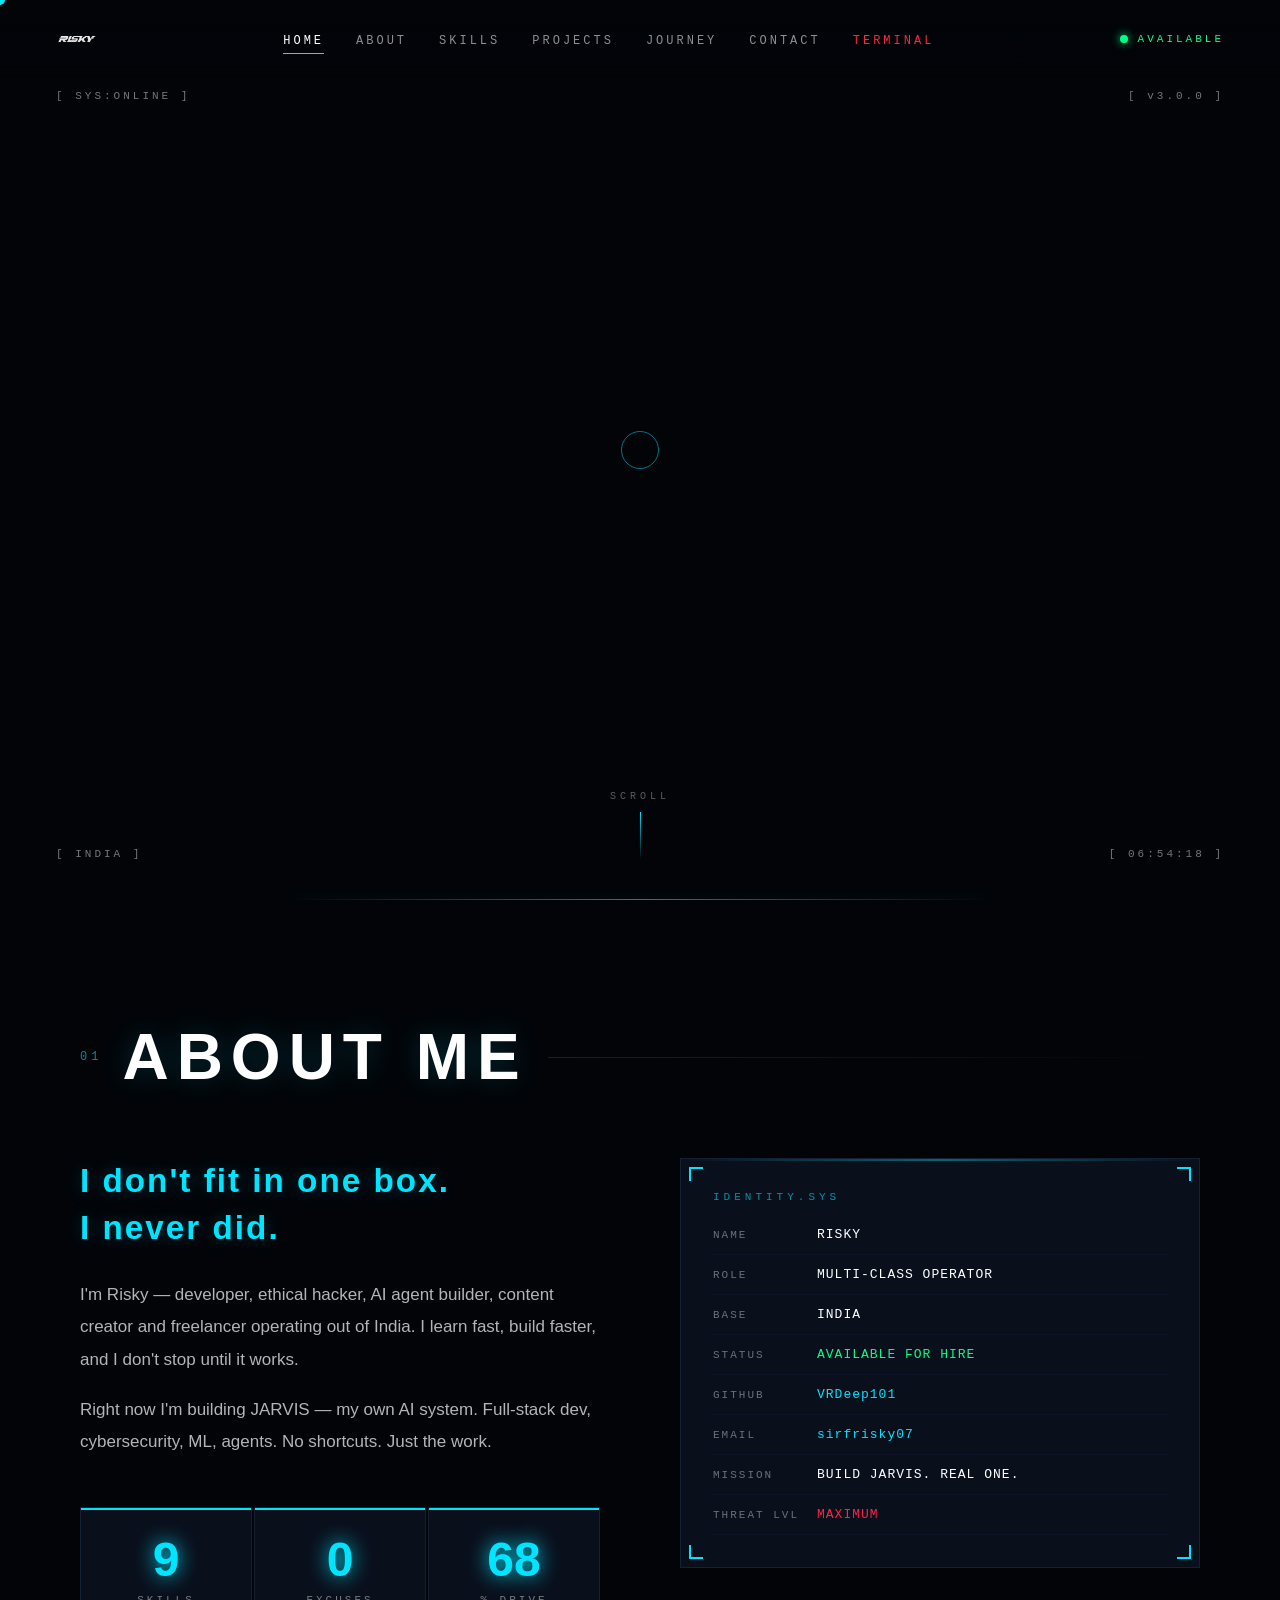
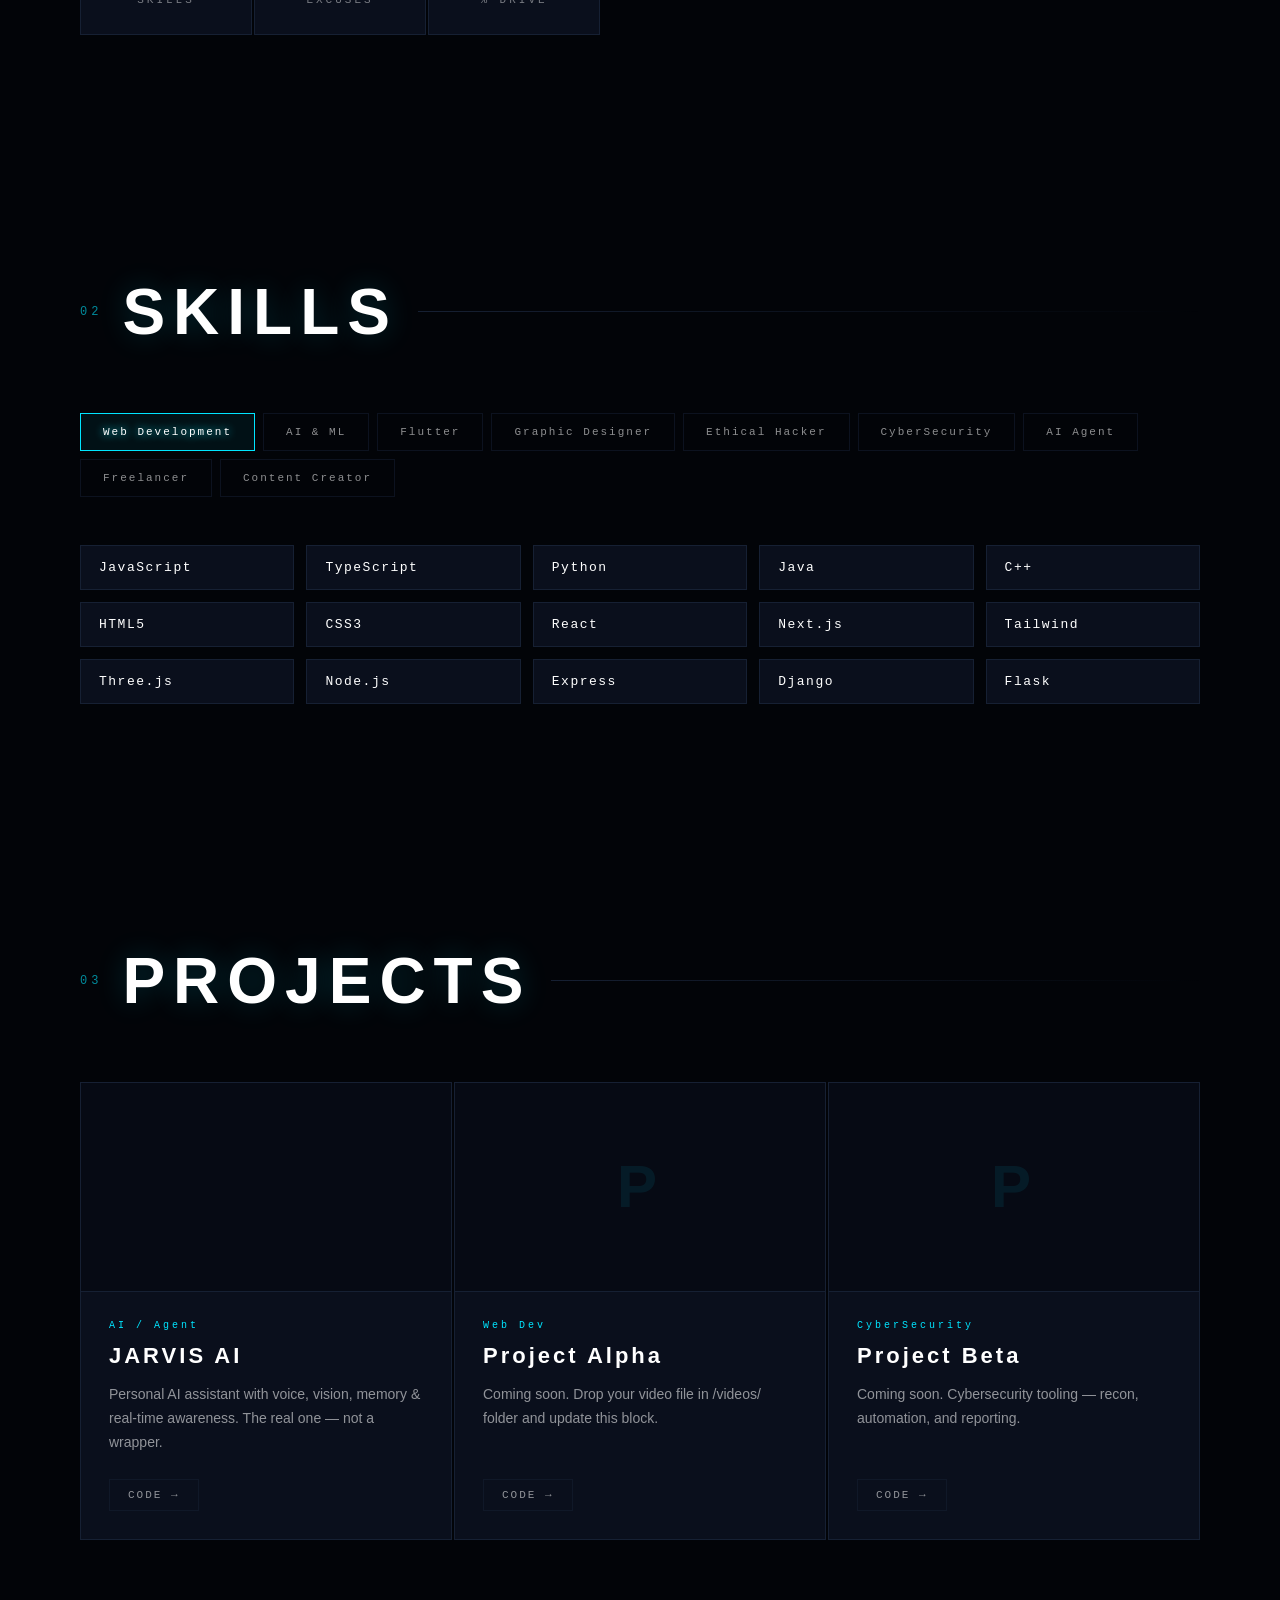
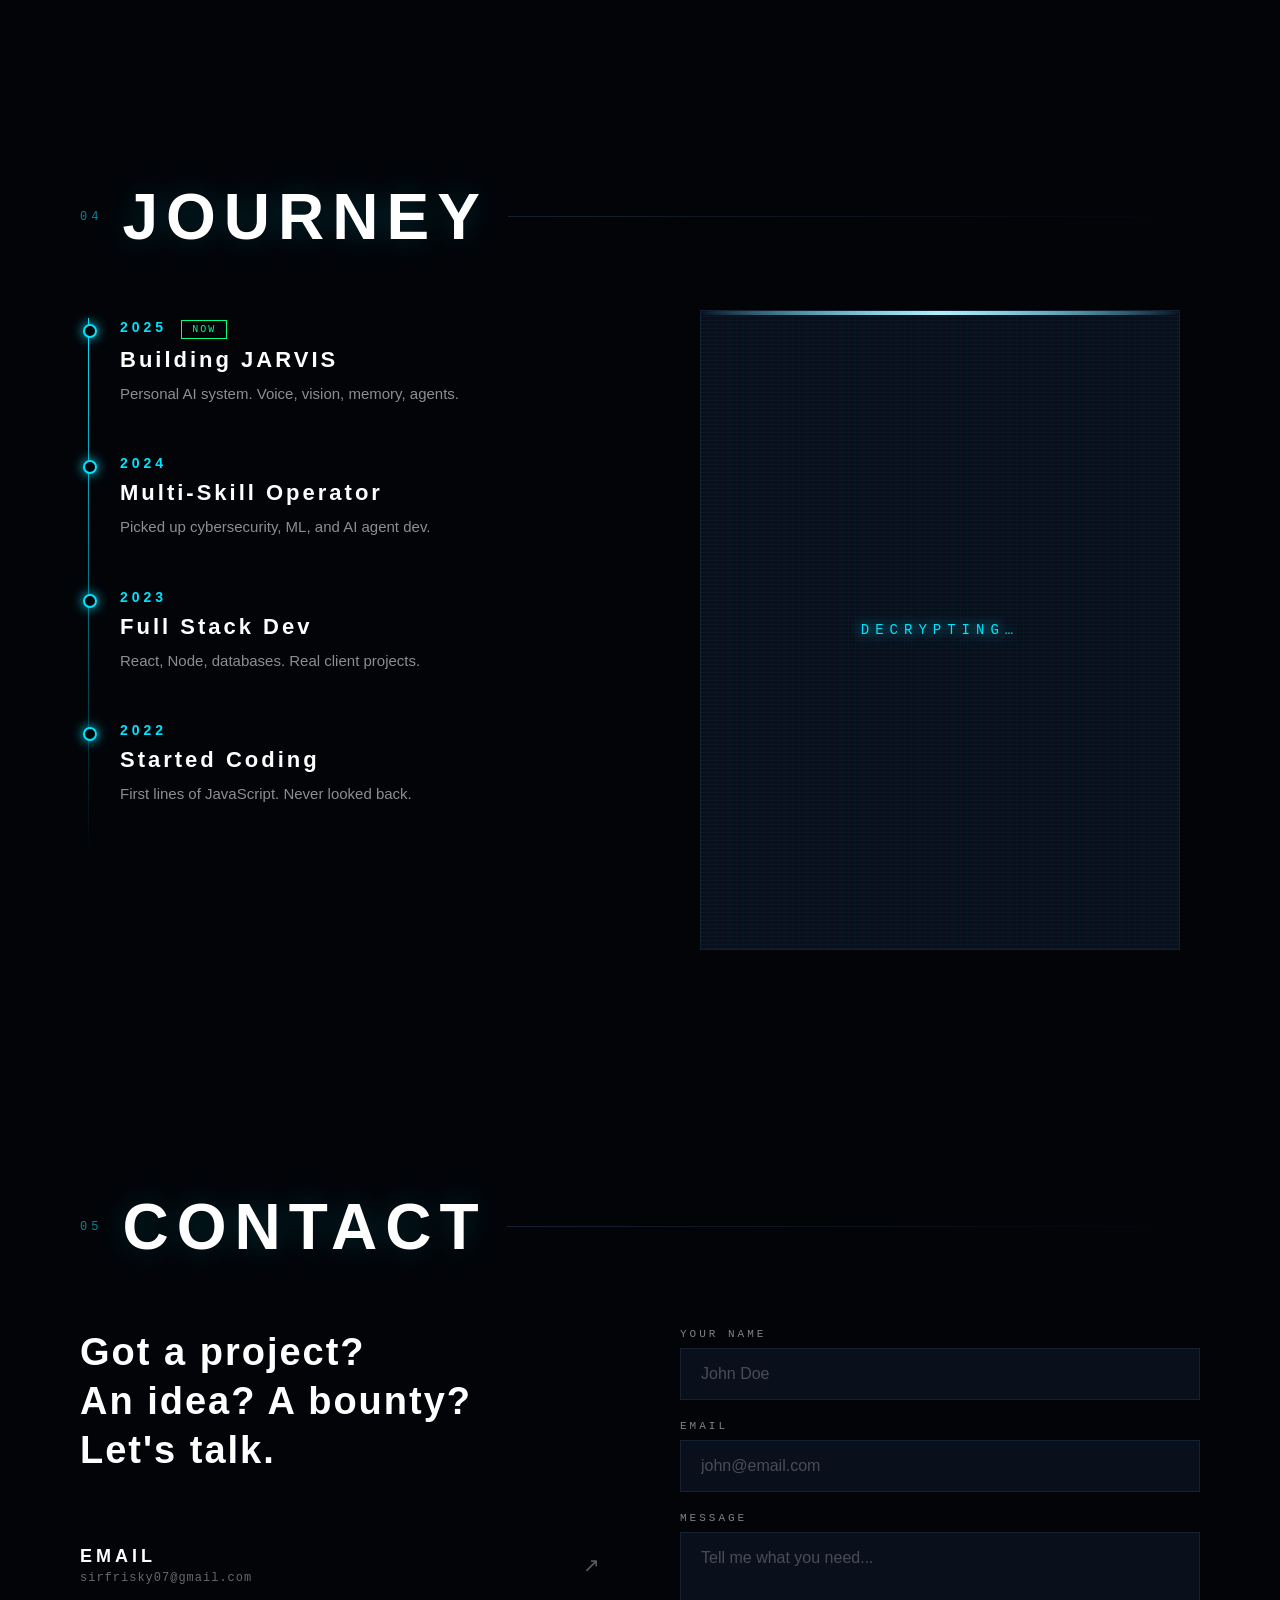
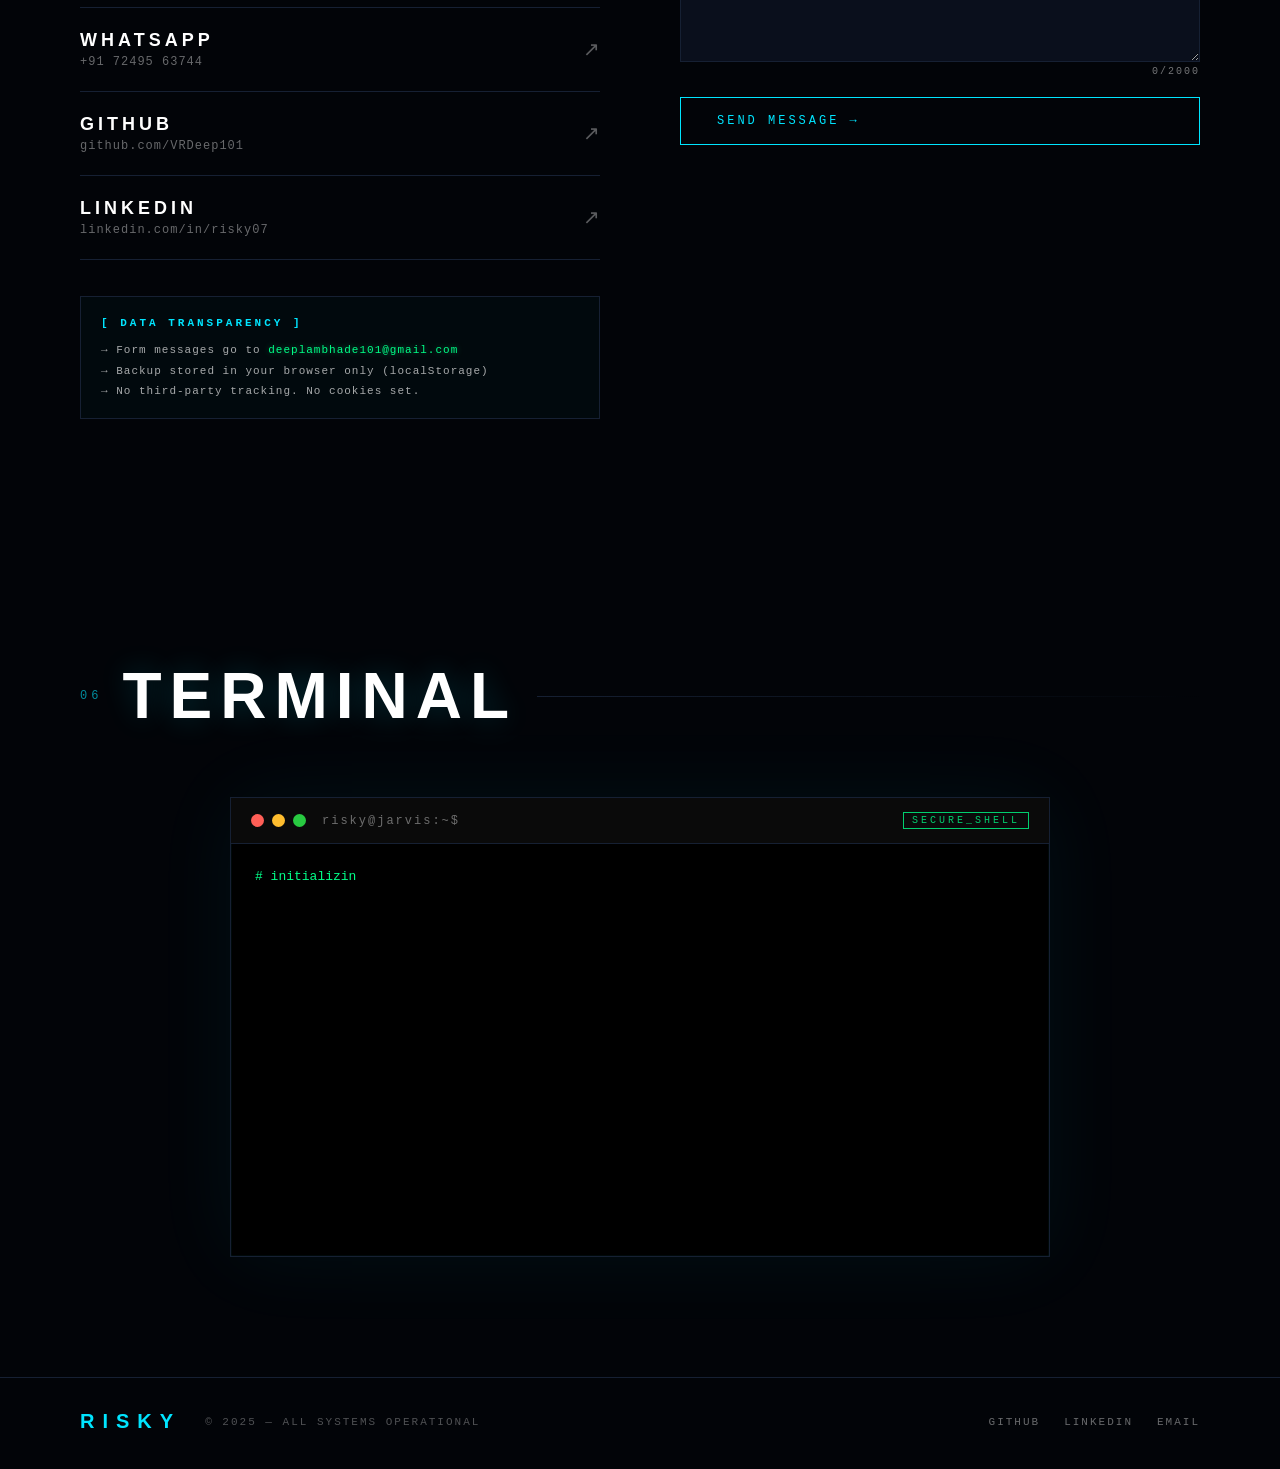
==== commit 736ce096: "Terminal Enhanced" ====
--- a/index.html
+++ b/index.html
@@ -315,8 +315,7 @@
 </section>
 
 <!-- ════════════════════════════════════════════════════════════
-     TERMINAL + HOLOGRAPHIC EARTH
-     Side-by-side layout. Earth occupies the right space.
+     TERMINAL — boot animation only (no input, no earth)
      ════════════════════════════════════════════════════════════ -->
 <section id="terminal" class="section reveal-section">
   <div class="sec-header">
@@ -326,7 +325,6 @@
   </div>
 
   <div class="term-layout">
-    <!-- Left: terminal -->
     <div class="term-box">
       <div class="term-bar">
         <span class="td td-r"></span><span class="td td-y"></span><span class="td td-g"></span>
@@ -334,29 +332,6 @@
         <span class="term-tag">SECURE_SHELL</span>
       </div>
       <div class="term-out" id="termOut"></div>
-      <div class="term-in-row">
-        <span class="term-prompt">risky@jarvis:~$&nbsp;</span>
-        <input type="text" class="term-in" id="termIn" placeholder="type 'help'" autocomplete="off" spellcheck="false" maxlength="60"/>
-      </div>
-    </div>
-
-    <!-- Right: holographic earth -->
-    <div class="earth-box">
-      <div class="earth-corners">
-        <span class="ec ec-tl"></span><span class="ec ec-tr"></span>
-        <span class="ec ec-bl"></span><span class="ec ec-br"></span>
-      </div>
-      <div class="earth-title">
-        <span class="et-dot"></span> GLOBAL_NET / OPERATOR_LOCATION
-      </div>
-      <canvas id="earthCanvas"></canvas>
-      <div class="earth-info">
-        <div class="ei-row"><span class="ei-k">LAT</span><span class="ei-v">19.99°N</span></div>
-        <div class="ei-row"><span class="ei-k">LON</span><span class="ei-v">73.78°E</span></div>
-        <div class="ei-row"><span class="ei-k">ZONE</span><span class="ei-v">IST (UTC+5:30)</span></div>
-        <div class="ei-row"><span class="ei-k">NODE</span><span class="ei-v hv-green">NASHIK / IN</span></div>
-      </div>
-      <div class="earth-scan"></div>
     </div>
   </div>
 </section>
@@ -387,7 +362,6 @@
      ════════════════════════════════════════════════════════════ -->
 <script src="https://cdnjs.cloudflare.com/ajax/libs/three.js/r128/three.min.js"></script>
 <script src="https://cdn.jsdelivr.net/npm/three@0.128.0/examples/js/loaders/GLTFLoader.js"></script>
-<script src="https://cdn.jsdelivr.net/npm/three@0.128.0/examples/js/loaders/DRACOLoader.js"></script>
 <script src="https://cdnjs.cloudflare.com/ajax/libs/gsap/3.12.5/gsap.min.js"></script>
 <script src="https://cdnjs.cloudflare.com/ajax/libs/gsap/3.12.5/ScrollTrigger.min.js"></script>
 <script src="https://cdn.jsdelivr.net/npm/@emailjs/browser@4/dist/email.min.js"></script>
@@ -396,7 +370,6 @@
 <script src="data/data.js"></script>
 <script src="js/loader.js"></script>
 <script src="js/three-scene.js"></script>
-<script src="js/holographic-earth.js"></script>
 <script src="js/terminal.js"></script>
 <script src="js/scroll-animations.js"></script>
 <script src="js/contact.js"></script>
--- a/css/loader.css
+++ b/css/loader.css
@@ -37,6 +37,47 @@
   flex-direction: column;
   align-items: center;
   gap: 20px;
+}
+
+/* Vignette backdrop — masks the DNA helix where text would overlap.
+   Without this the helix lines visibly cross through RISKY text. */
+.loader-center::before {
+  content: '';
+  position: absolute;
+  inset: -60px -120px;
+  z-index: -1;
+  background: radial-gradient(
+    ellipse 55% 65% at center,
+    rgba(2, 4, 8, 0.95) 0%,
+    rgba(2, 4, 8, 0.88) 38%,
+    rgba(2, 4, 8, 0.55) 65%,
+    transparent 100%
+  );
+  pointer-events: none;
+}
+
+/* Sequenced fade-ins — each element appears in waves, not all at once */
+.loader-eye         { opacity: 0; animation: fadeUp 0.7s ease-out 1.1s forwards; }
+.loader-title       { opacity: 0; animation: titleGlitchIn 0.9s ease-out 0.4s forwards; }
+.loader-sub         { opacity: 0; animation: fadeUp 0.5s ease-out 1.7s forwards; }
+.loader-bar-wrap    { opacity: 0; animation: fadeUp 0.5s ease-out 2.0s forwards; }
+.loader-pct         { opacity: 0; animation: fadeUp 0.5s ease-out 2.0s forwards; }
+.loader-codes       { opacity: 0; animation: fadeUp 0.5s ease-out 2.3s forwards; }
+.loader-corner      { opacity: 0; animation: fadeUp 0.5s ease-out 0.8s forwards; }
+.loader-corner.lc-tr{ animation-delay: 0.95s; }
+.loader-corner.lc-bl{ animation-delay: 1.1s;  }
+.loader-corner.lc-br{ animation-delay: 1.25s; }
+
+@keyframes fadeUp {
+  from { opacity: 0; transform: translateY(8px); }
+  to   { opacity: 1; transform: translateY(0); }
+}
+@keyframes titleGlitchIn {
+  0%   { opacity: 0;   transform: scale(0.9); filter: blur(8px) hue-rotate(60deg); }
+  40%  { opacity: 0.7; filter: blur(2px); }
+  60%  { opacity: 0.8; transform: translateX(-3px); }
+  72%  { transform: translateX(3px); }
+  100% { opacity: 1;   transform: scale(1) translateX(0); filter: blur(0); }
 }
 
 /* ── SHARINGAN-INSPIRED EYE ──────────────────────────────── */
--- a/css/style.css
+++ b/css/style.css
@@ -169,6 +169,36 @@
   background: var(--bg);
   display: block; /* let content position via absolute */
 }
+/* Smooth fade from hero (with grid floor) into the about section.
+   Without this the grid abruptly cuts off and looks like a tear. */
+#hero::after {
+  content: '';
+  position: absolute;
+  bottom: 0;
+  left: 0;
+  right: 0;
+  height: 220px;
+  background: linear-gradient(to bottom,
+    transparent 0%,
+    rgba(2, 4, 8, 0.55) 45%,
+    var(--bg) 92%);
+  pointer-events: none;
+  z-index: 6;
+}
+/* Subtle cyan accent line where hero meets about — gives continuity */
+#hero::before {
+  content: '';
+  position: absolute;
+  bottom: 0;
+  left: 50%;
+  width: min(60vw, 700px);
+  height: 1px;
+  transform: translateX(-50%);
+  background: linear-gradient(to right,
+    transparent, rgba(0, 229, 255, 0.6), transparent);
+  z-index: 7;
+  box-shadow: 0 0 14px rgba(0, 229, 255, 0.3);
+}
 #threeCanvas {
   position: absolute;
   inset: 0;
@@ -945,13 +975,10 @@
 .form-status.err   { color: var(--red); }
 .form-status.pending { color: var(--cyan); opacity: .8; }
 
-/* ── TERMINAL + EARTH LAYOUT ─────────────────────────────── */
+/* ── TERMINAL LAYOUT (single-column centered, fixed height) ─ */
 .term-layout {
-  display: grid;
-  grid-template-columns: 1fr 1fr;
-  gap: 24px;
-  align-items: stretch;
-  min-height: 480px;
+  display: flex;
+  justify-content: center;
 }
 
 .term-box {
@@ -961,6 +988,10 @@
   overflow: hidden;
   display: flex;
   flex-direction: column;
+  width: min(820px, 100%);
+  height: 460px;          /* FIXED — never grows, never stretches */
+  box-shadow: 0 0 80px rgba(0, 229, 255, 0.06),
+              0 0 1px rgba(0, 229, 255, 0.4) inset;
 }
 .term-bar {
   background: #0a0a0a;
@@ -969,6 +1000,7 @@
   align-items: center;
   gap: 8px;
   border-bottom: 1px solid var(--dim);
+  flex-shrink: 0;
 }
 .td { width: 13px; height: 13px; border-radius: 50%; }
 .td-r { background: #ff5f57; }
@@ -991,15 +1023,17 @@
   opacity: .8;
 }
 .term-out {
-  padding: 20px;
-  min-height: 280px;
-  flex: 1;
-  max-height: 460px;
-  overflow-y: auto;
-  line-height: 1.9;
+  padding: 20px 24px;
+  flex: 1;                /* fills the remaining space */
+  overflow-y: auto;       /* scrollable internally only */
+  line-height: 1.85;
   font-size: 13px;
   position: relative;
-}
+  scrollbar-width: thin;
+  scrollbar-color: var(--cyan) transparent;
+}
+.term-out::-webkit-scrollbar       { width: 6px; }
+.term-out::-webkit-scrollbar-thumb { background: rgba(0, 229, 255, 0.4); }
 .t-line {
   margin: 1px 0;
   font-size: 13px;
@@ -1042,117 +1076,6 @@
   to   { opacity: 1; transform: scale(1)   rotate(0); }
 }
 
-.term-in-row {
-  display: flex;
-  align-items: center;
-  gap: 10px;
-  padding: 14px 20px;
-  border-top: 1px solid var(--dim);
-}
-.term-prompt {
-  color: var(--green);
-  font-size: 14px;
-  white-space: nowrap;
-}
-.term-in {
-  flex: 1;
-  background: transparent;
-  border: none;
-  outline: none;
-  color: var(--cyan);
-  font-family: var(--fmono);
-  font-size: 14px;
-  caret-color: var(--cyan);
-}
-
-/* Earth panel */
-.earth-box {
-  position: relative;
-  background: var(--bg3);
-  border: 1px solid var(--dim);
-  overflow: hidden;
-  display: flex;
-  flex-direction: column;
-  min-height: 480px;
-}
-.earth-corners {
-  position: absolute;
-  inset: 0;
-  pointer-events: none;
-  z-index: 4;
-}
-.ec {
-  position: absolute;
-  width: 18px;
-  height: 18px;
-}
-.ec-tl { top: 10px;    left: 10px;    border-top:    2px solid var(--cyan); border-left:  2px solid var(--cyan); }
-.ec-tr { top: 10px;    right: 10px;   border-top:    2px solid var(--cyan); border-right: 2px solid var(--cyan); }
-.ec-bl { bottom: 10px; left: 10px;    border-bottom: 2px solid var(--cyan); border-left:  2px solid var(--cyan); }
-.ec-br { bottom: 10px; right: 10px;   border-bottom: 2px solid var(--cyan); border-right: 2px solid var(--cyan); }
-
-.earth-title {
-  position: relative;
-  z-index: 3;
-  padding: 14px 20px;
-  font-family: var(--fmono);
-  font-size: 11px;
-  letter-spacing: 3px;
-  color: var(--cyan);
-  border-bottom: 1px solid var(--dim);
-  display: flex;
-  align-items: center;
-  gap: 10px;
-  background: rgba(0, 229, 255, 0.04);
-}
-.et-dot {
-  width: 6px; height: 6px;
-  border-radius: 50%;
-  background: var(--green);
-  box-shadow: 0 0 8px var(--green);
-  animation: pdot 2s ease-in-out infinite;
-}
-
-#earthCanvas {
-  position: relative;
-  z-index: 2;
-  flex: 1;
-  width: 100%;
-  display: block;
-}
-
-.earth-info {
-  position: absolute;
-  bottom: 0; left: 0; right: 0;
-  z-index: 3;
-  padding: 14px 20px;
-  background: linear-gradient(to top, rgba(2, 4, 8, 0.92), rgba(2, 4, 8, 0.5) 70%, transparent);
-  display: grid;
-  grid-template-columns: repeat(2, 1fr);
-  gap: 8px 24px;
-  border-top: 1px solid var(--dim);
-}
-.ei-row {
-  display: flex;
-  justify-content: space-between;
-  align-items: center;
-  font-family: var(--fmono);
-  font-size: 11px;
-  letter-spacing: 2px;
-}
-.ei-k { color: var(--text-4); }
-.ei-v { color: #fff; }
-
-.earth-scan {
-  position: absolute;
-  left: 0; right: 0;
-  height: 2px;
-  background: linear-gradient(to right, transparent, rgba(0, 229, 255, 0.6), transparent);
-  z-index: 3;
-  animation: hudScan 4s linear infinite;
-  pointer-events: none;
-}
-
 /* ── FOOTER ──────────────────────────────────────────────── */
 footer {
   position: relative;
@@ -1206,8 +1129,6 @@
    ════════════════════════════════════════════════════════════ */
 @media (max-width: 1100px) {
   .projects-grid { grid-template-columns: repeat(2, 1fr); }
-  .term-layout   { grid-template-columns: 1fr; }
-  .earth-box     { min-height: 420px; }
 }
 
 @media (max-width: 900px) {
--- a/css/extras.css
+++ b/css/extras.css
@@ -18,11 +18,13 @@
   align-items: start;
 }
 .journey-photo {
-  position: relative;
+  position: sticky;
+  top: 100px;            /* stays visible while scrolling timeline */
   display: flex;
   align-items: flex-start;
   justify-content: center;
-  padding-top: 20px;
+  padding-top: 0;        /* was 20px — was pushing photo below "Building JARVIS" row */
+  margin-top: -8px;      /* tiny pull-up to align with first .tl-item dot */
 }
 
 .photo-frame {
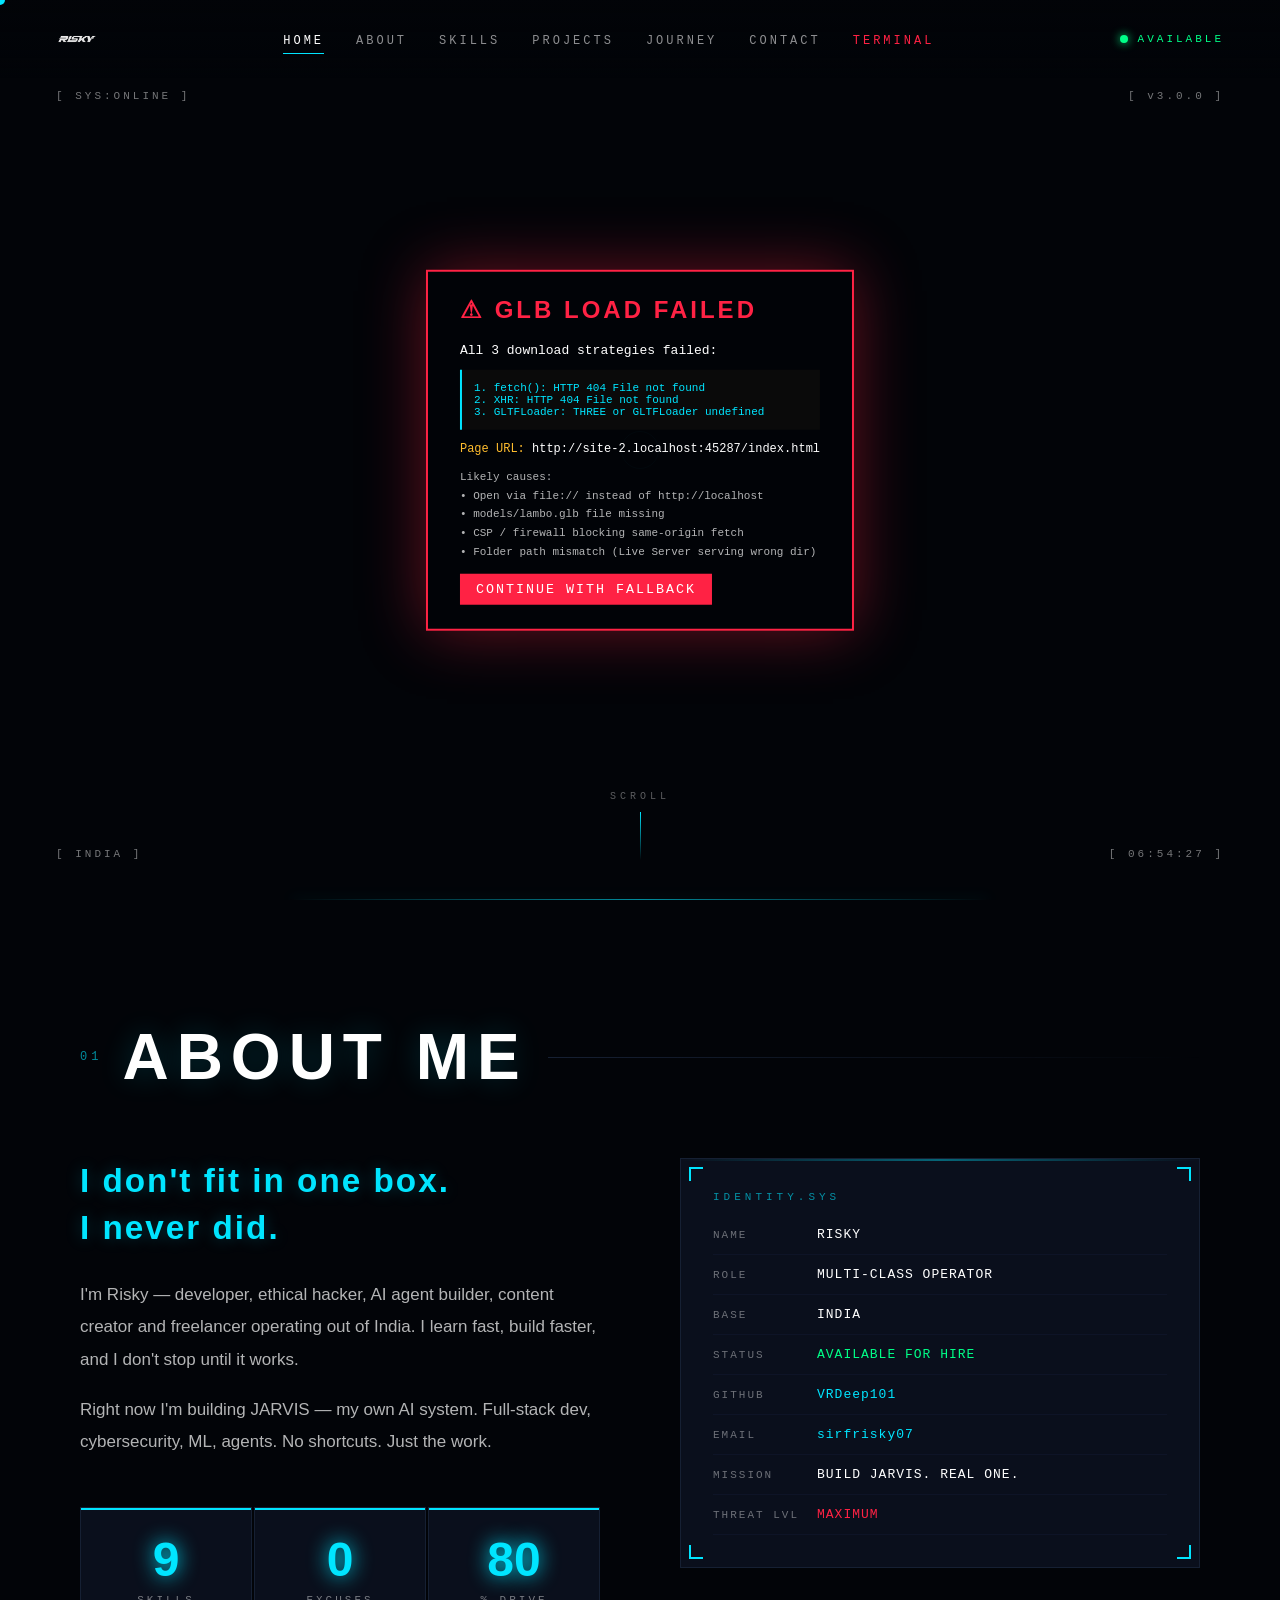
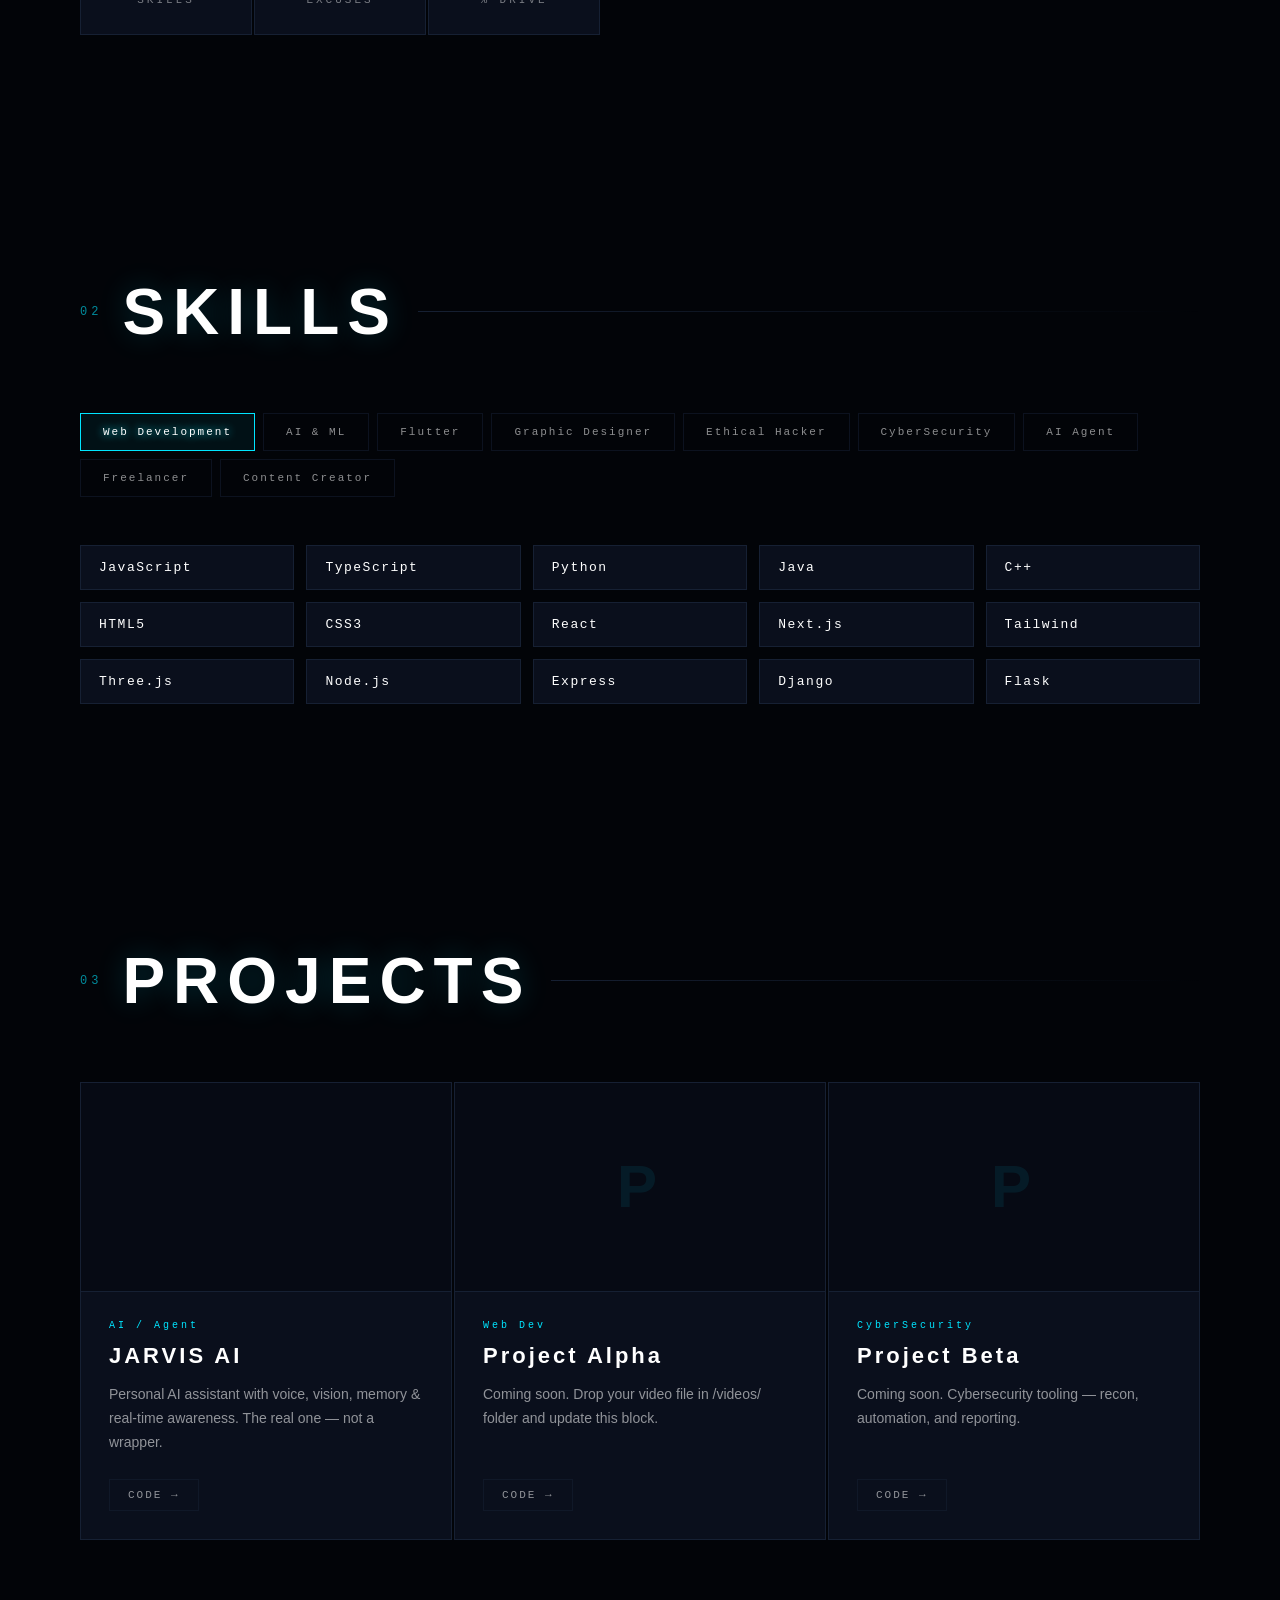
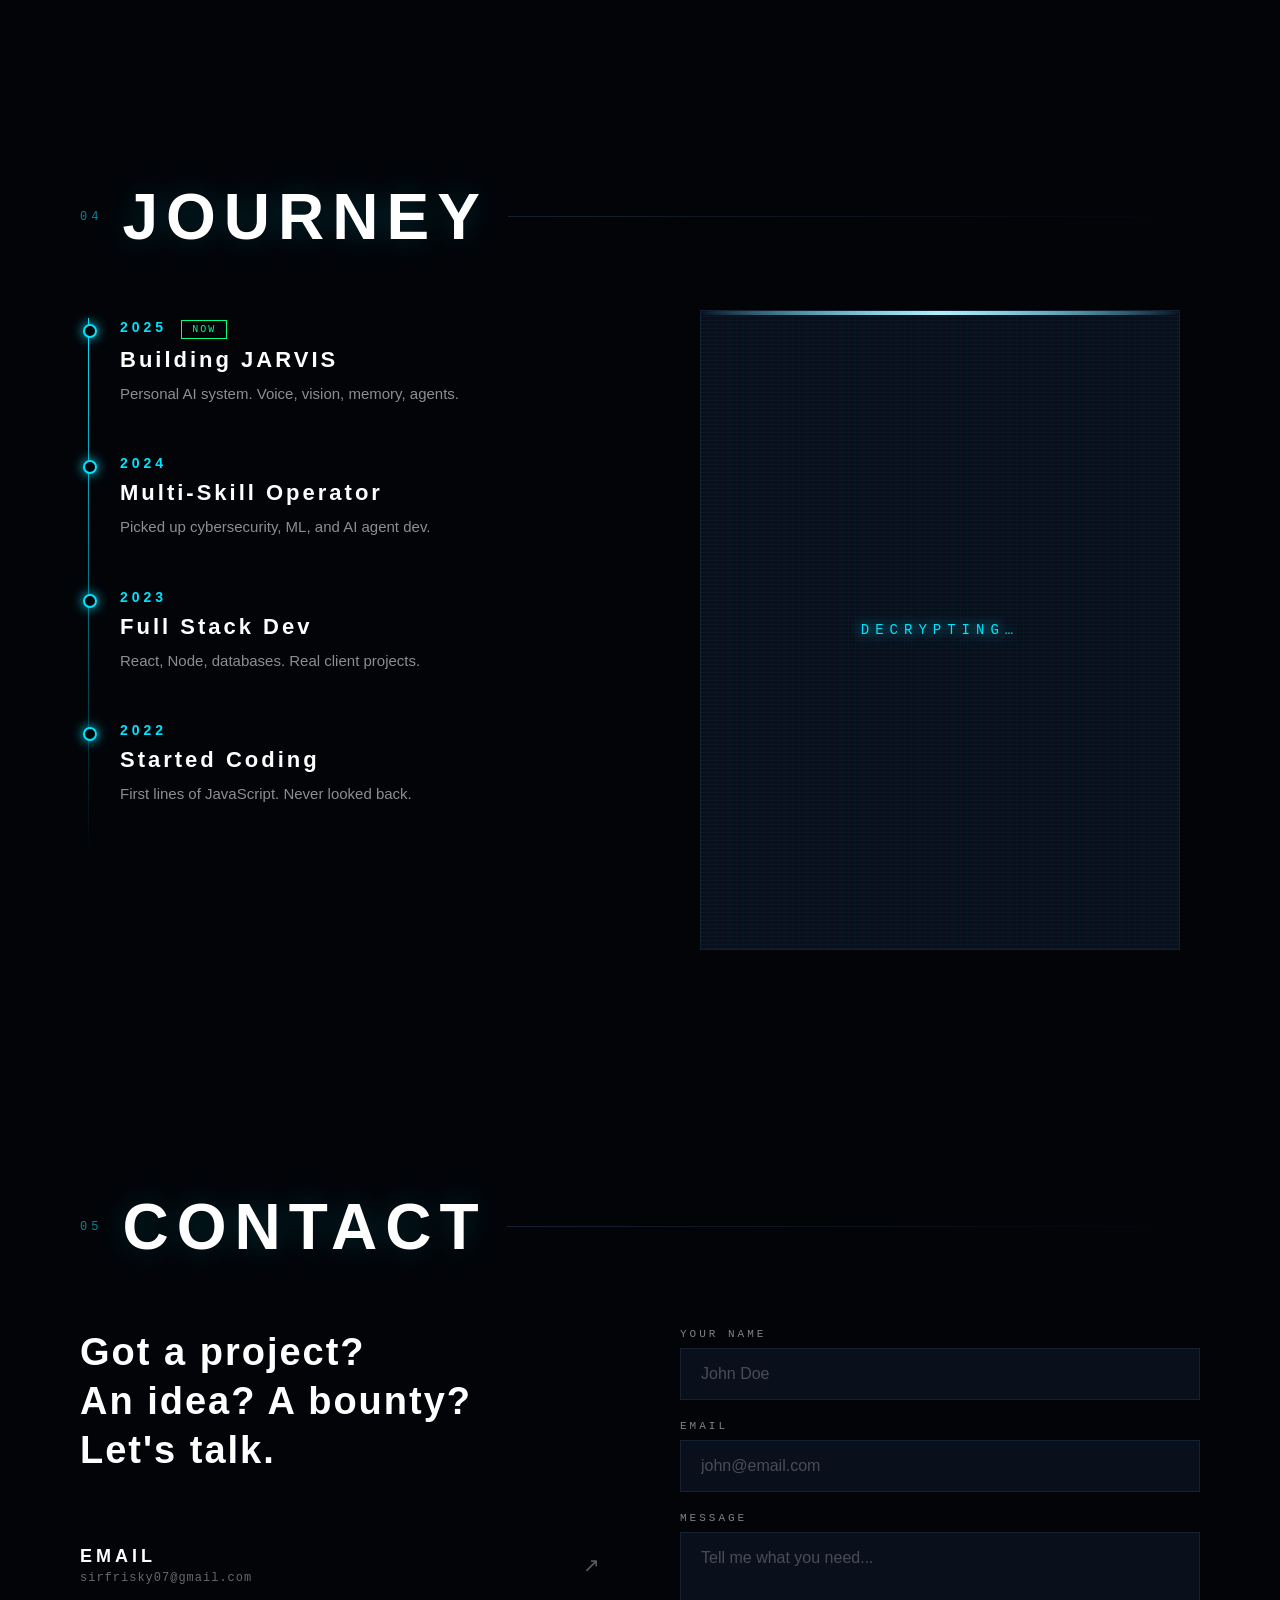
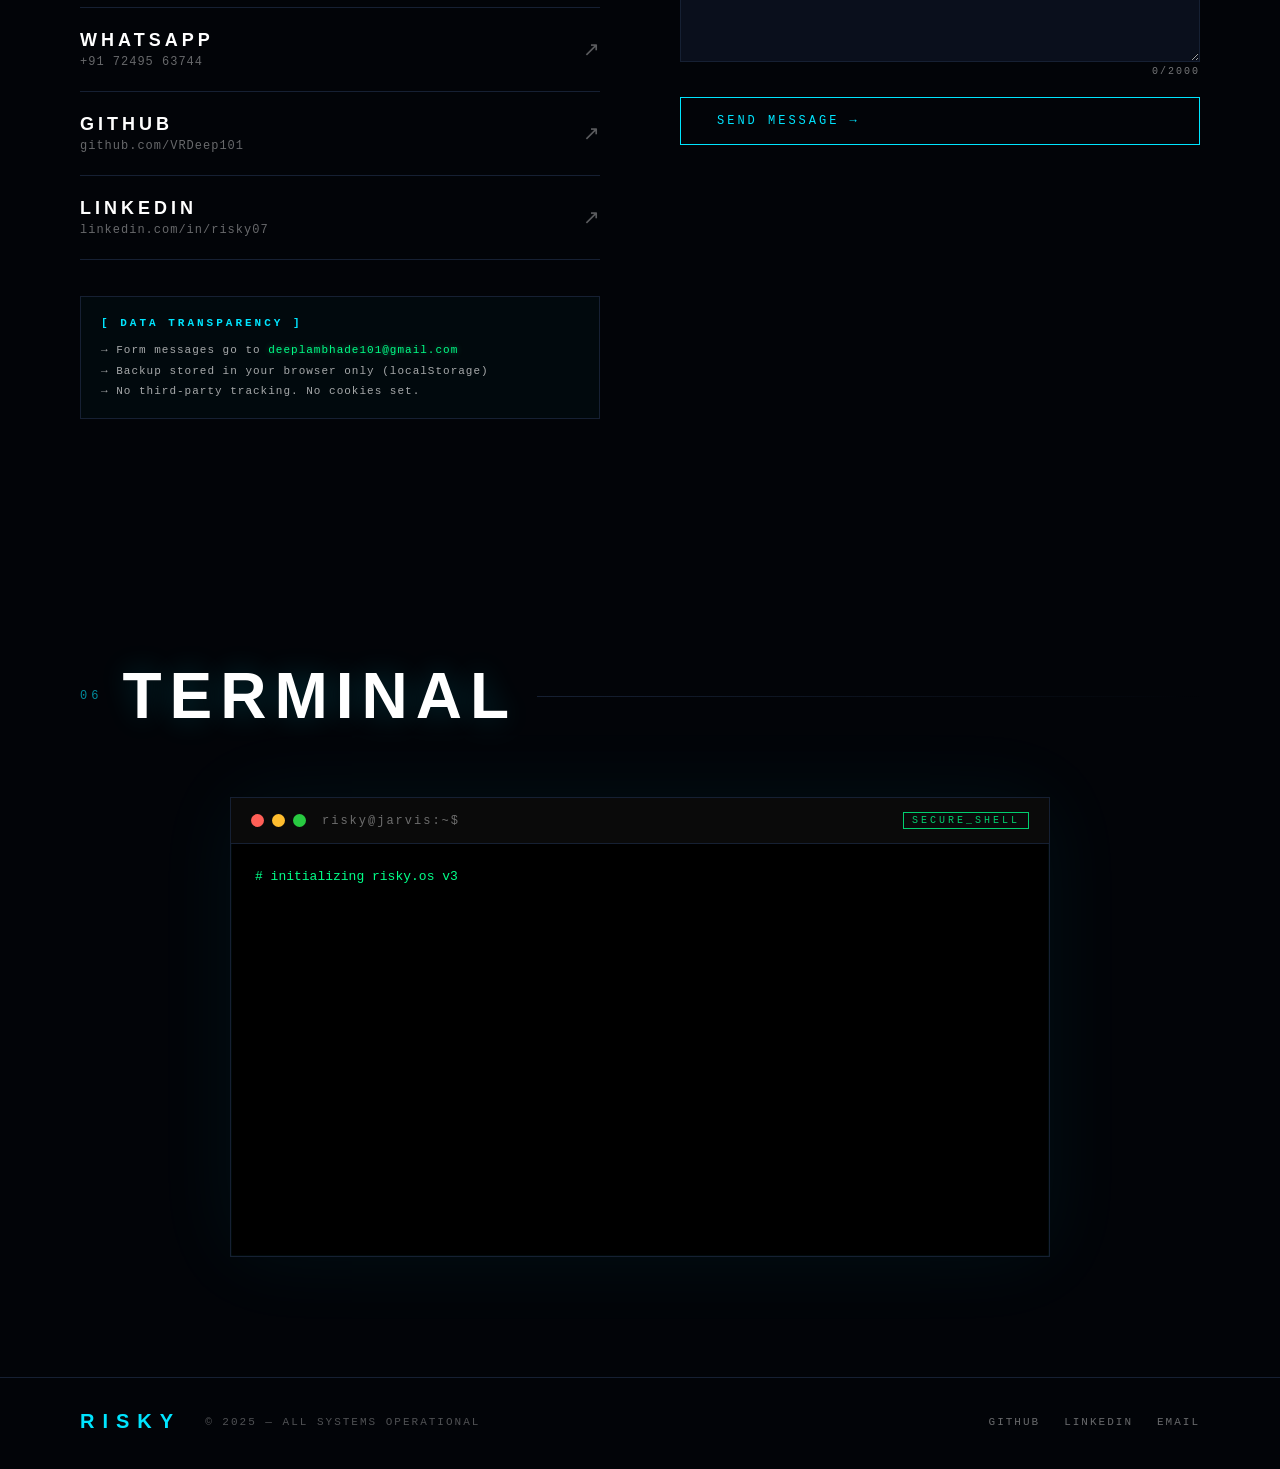
==== commit 8b9d6683: "Loaders Uploaded" ====
--- a/index.html
+++ b/index.html
@@ -360,8 +360,8 @@
      5. Three scene (car) + holographic earth
      6. Terminal + scroll animations + contact + main
      ════════════════════════════════════════════════════════════ -->
-<script src="https://cdnjs.cloudflare.com/ajax/libs/three.js/r128/three.min.js"></script>
-<script src="https://cdn.jsdelivr.net/npm/three@0.128.0/examples/js/loaders/GLTFLoader.js"></script>
+<script src="https://cdnjs.cloudflare.com/ajax/libs/three.js/0.152.0/three.min.js"></script>
+<script src="https://cdn.jsdelivr.net/npm/three@0.152.0/examples/js/loaders/GLTFLoader.js"></script>
 <script src="https://cdnjs.cloudflare.com/ajax/libs/gsap/3.12.5/gsap.min.js"></script>
 <script src="https://cdnjs.cloudflare.com/ajax/libs/gsap/3.12.5/ScrollTrigger.min.js"></script>
 <script src="https://cdn.jsdelivr.net/npm/@emailjs/browser@4/dist/email.min.js"></script>
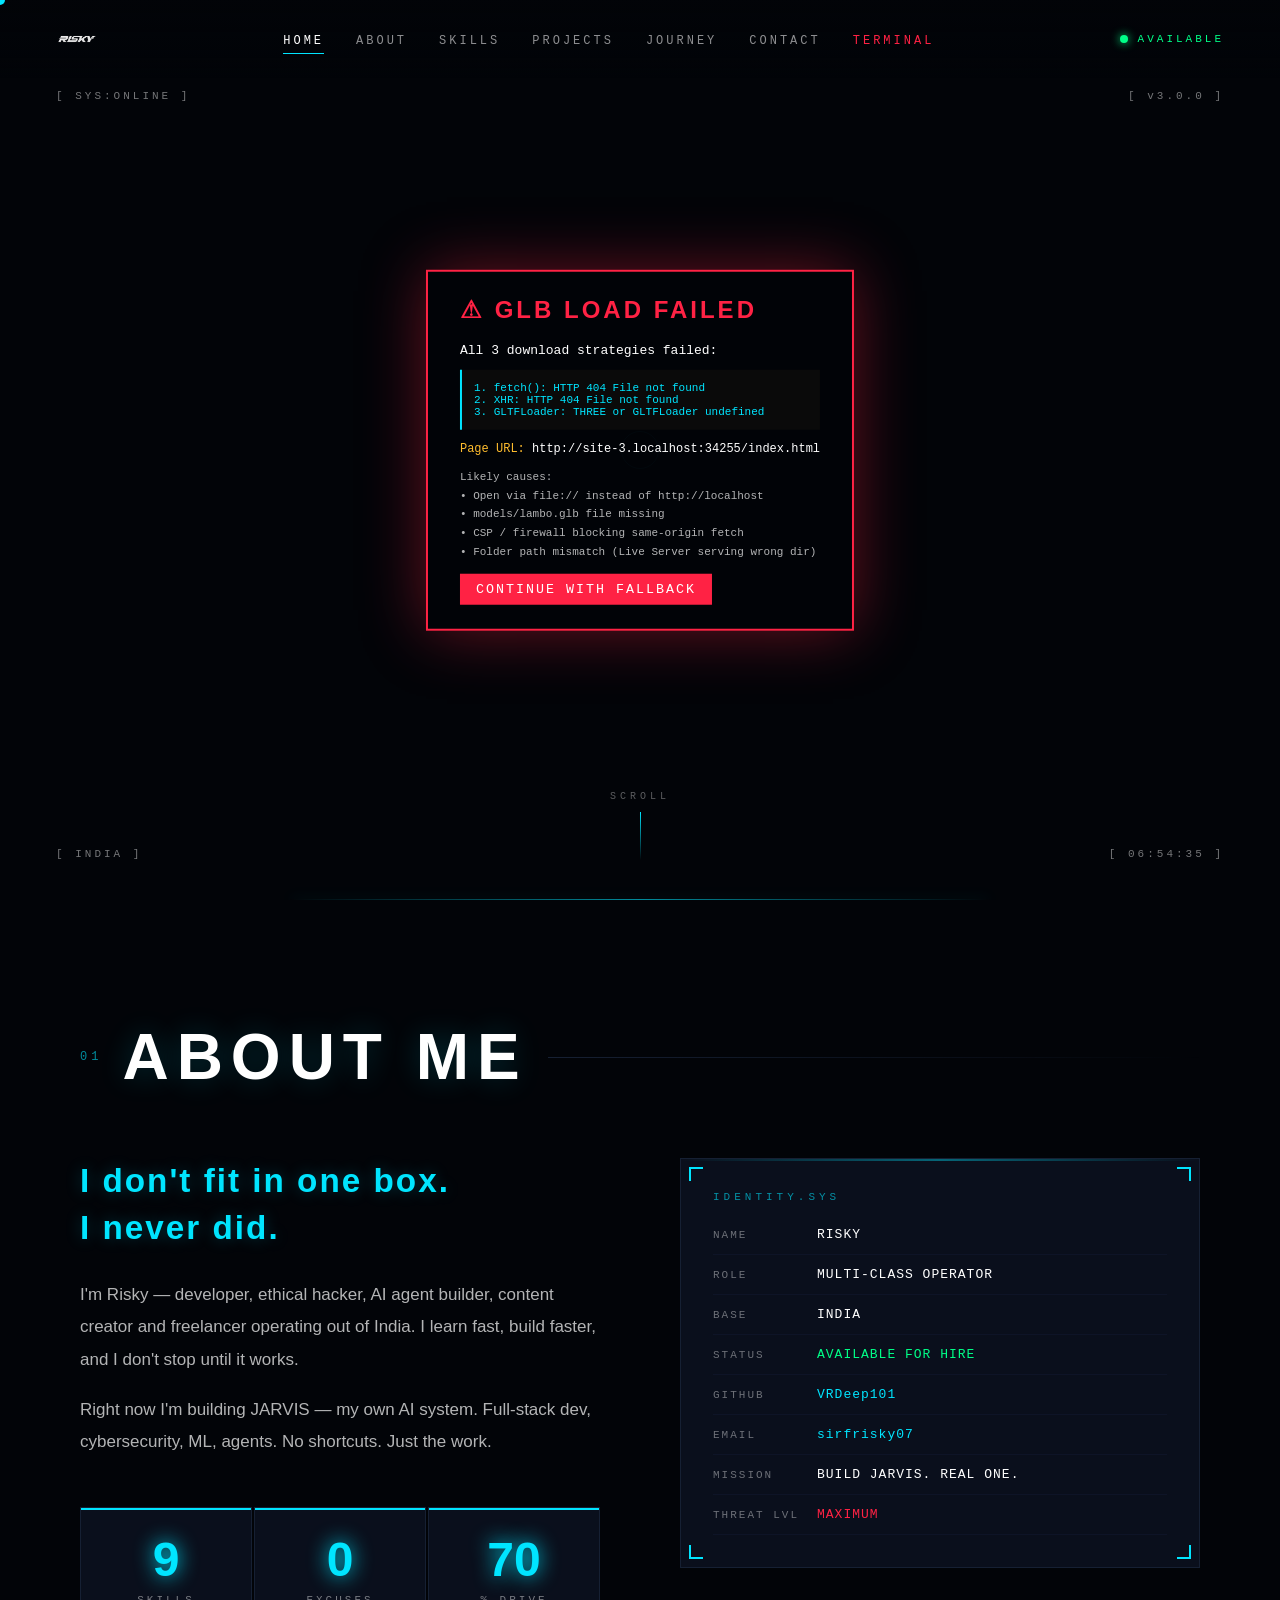
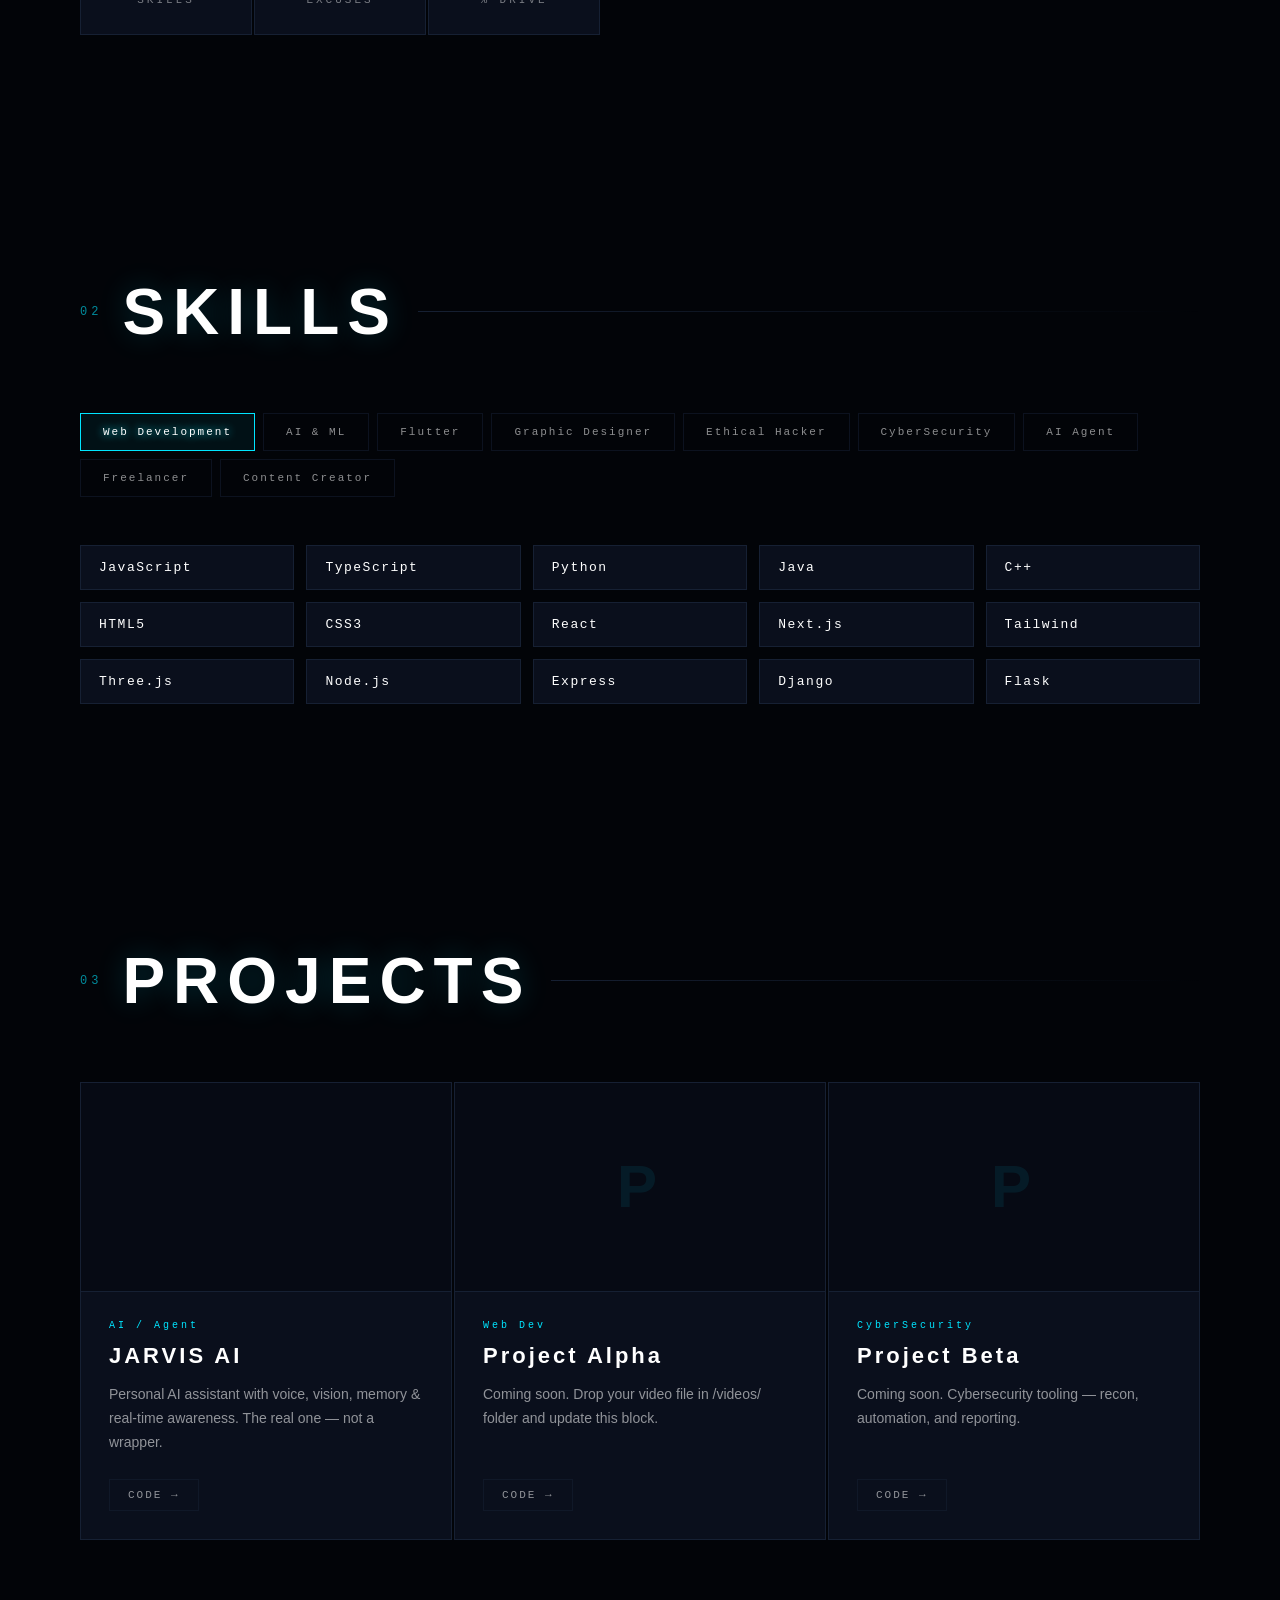
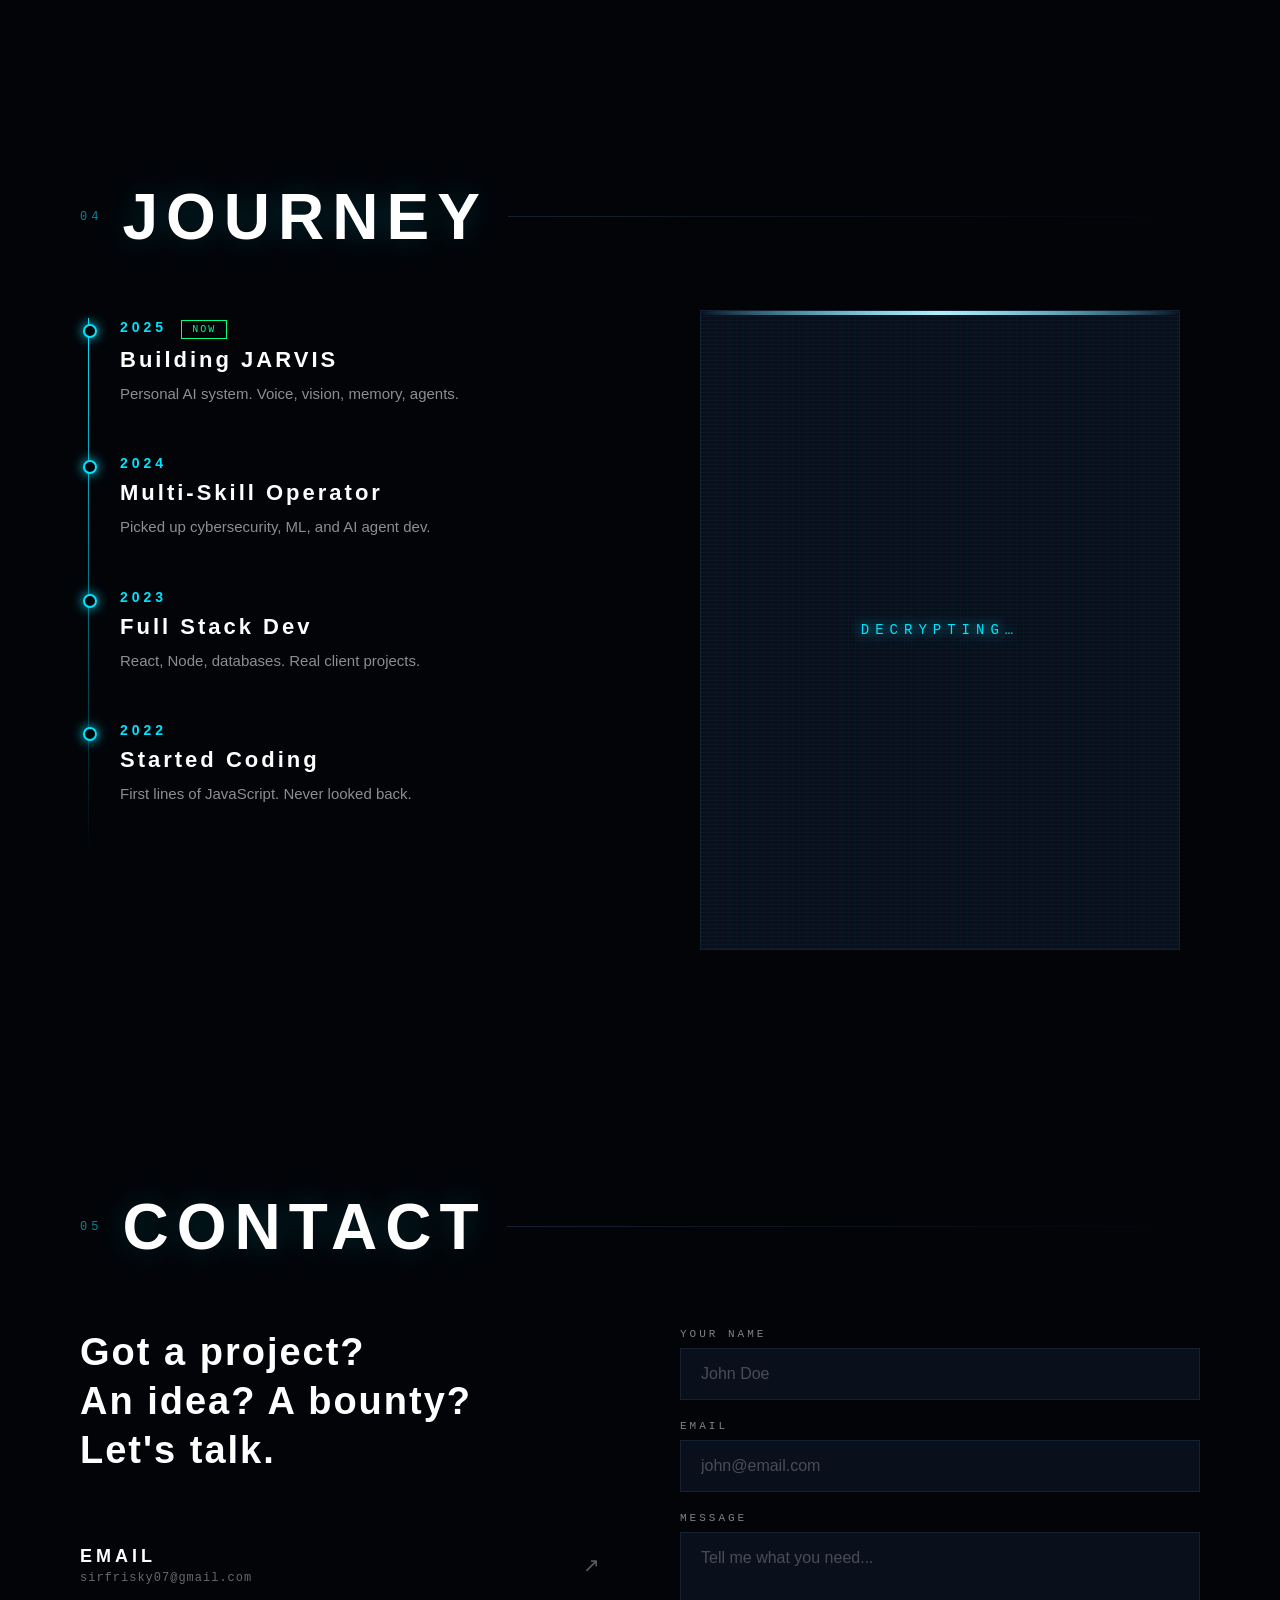
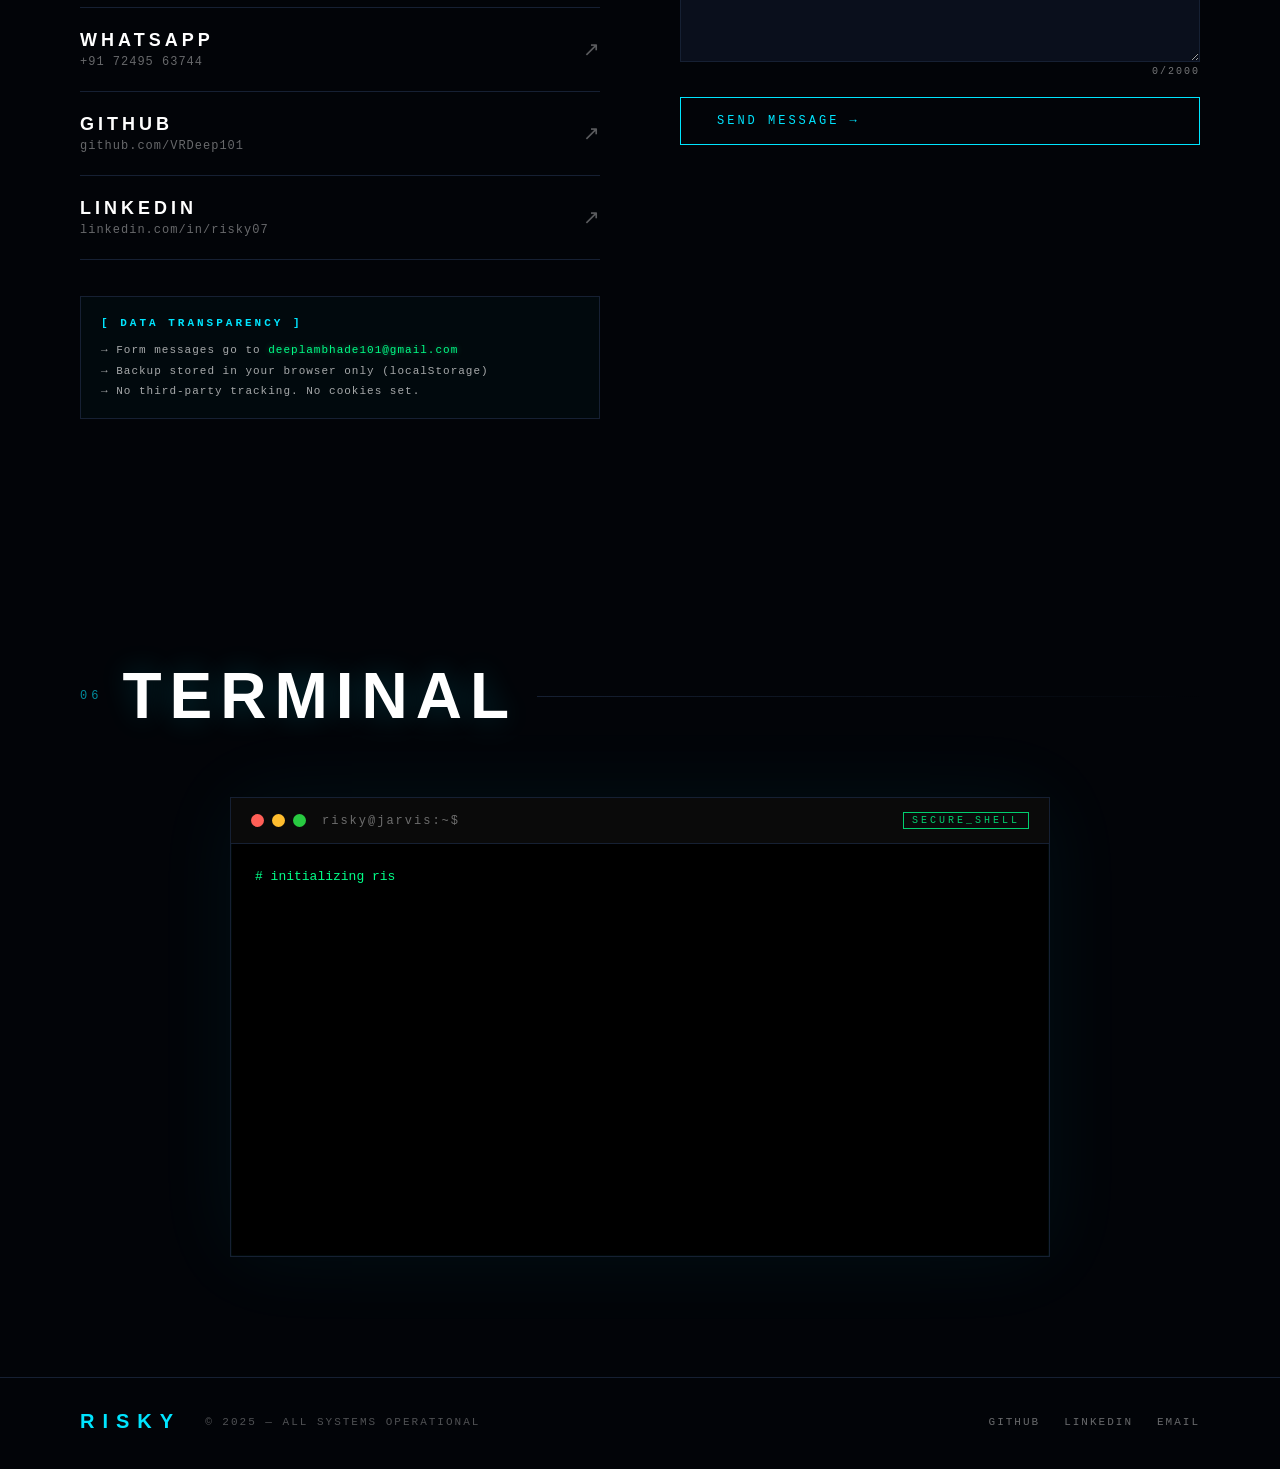
==== commit 2dc6544c: "Database" ====
--- a/index.html
+++ b/index.html
@@ -14,7 +14,7 @@
 <meta http-equiv="Permissions-Policy" content="geolocation=(), microphone=(), camera=()"/>
 <meta http-equiv="Content-Security-Policy" content="
   default-src 'self';
-  script-src 'self' 'unsafe-inline' https://cdnjs.cloudflare.com https://cdn.jsdelivr.net https://cdn.emailjs.com;
+  script-src 'self' 'unsafe-inline' https://cdnjs.cloudflare.com https://cdn.jsdelivr.net https://cdn.emailjs.com https://unpkg.com;
   style-src 'self' 'unsafe-inline' https://fonts.googleapis.com;
   img-src 'self' data: blob: https:;
   font-src 'self' https://fonts.gstatic.com;
@@ -360,8 +360,8 @@
      5. Three scene (car) + holographic earth
      6. Terminal + scroll animations + contact + main
      ════════════════════════════════════════════════════════════ -->
-<script src="https://cdnjs.cloudflare.com/ajax/libs/three.js/0.152.0/three.min.js"></script>
-<script src="https://cdn.jsdelivr.net/npm/three@0.152.0/examples/js/loaders/GLTFLoader.js"></script>
+<script src="https://cdnjs.cloudflare.com/ajax/libs/three.js/0.147.0/three.min.js"></script>
+<script src="https://cdn.jsdelivr.net/npm/three@0.147.0/examples/js/loaders/GLTFLoader.js"></script>
 <script src="https://cdnjs.cloudflare.com/ajax/libs/gsap/3.12.5/gsap.min.js"></script>
 <script src="https://cdnjs.cloudflare.com/ajax/libs/gsap/3.12.5/ScrollTrigger.min.js"></script>
 <script src="https://cdn.jsdelivr.net/npm/@emailjs/browser@4/dist/email.min.js"></script>
